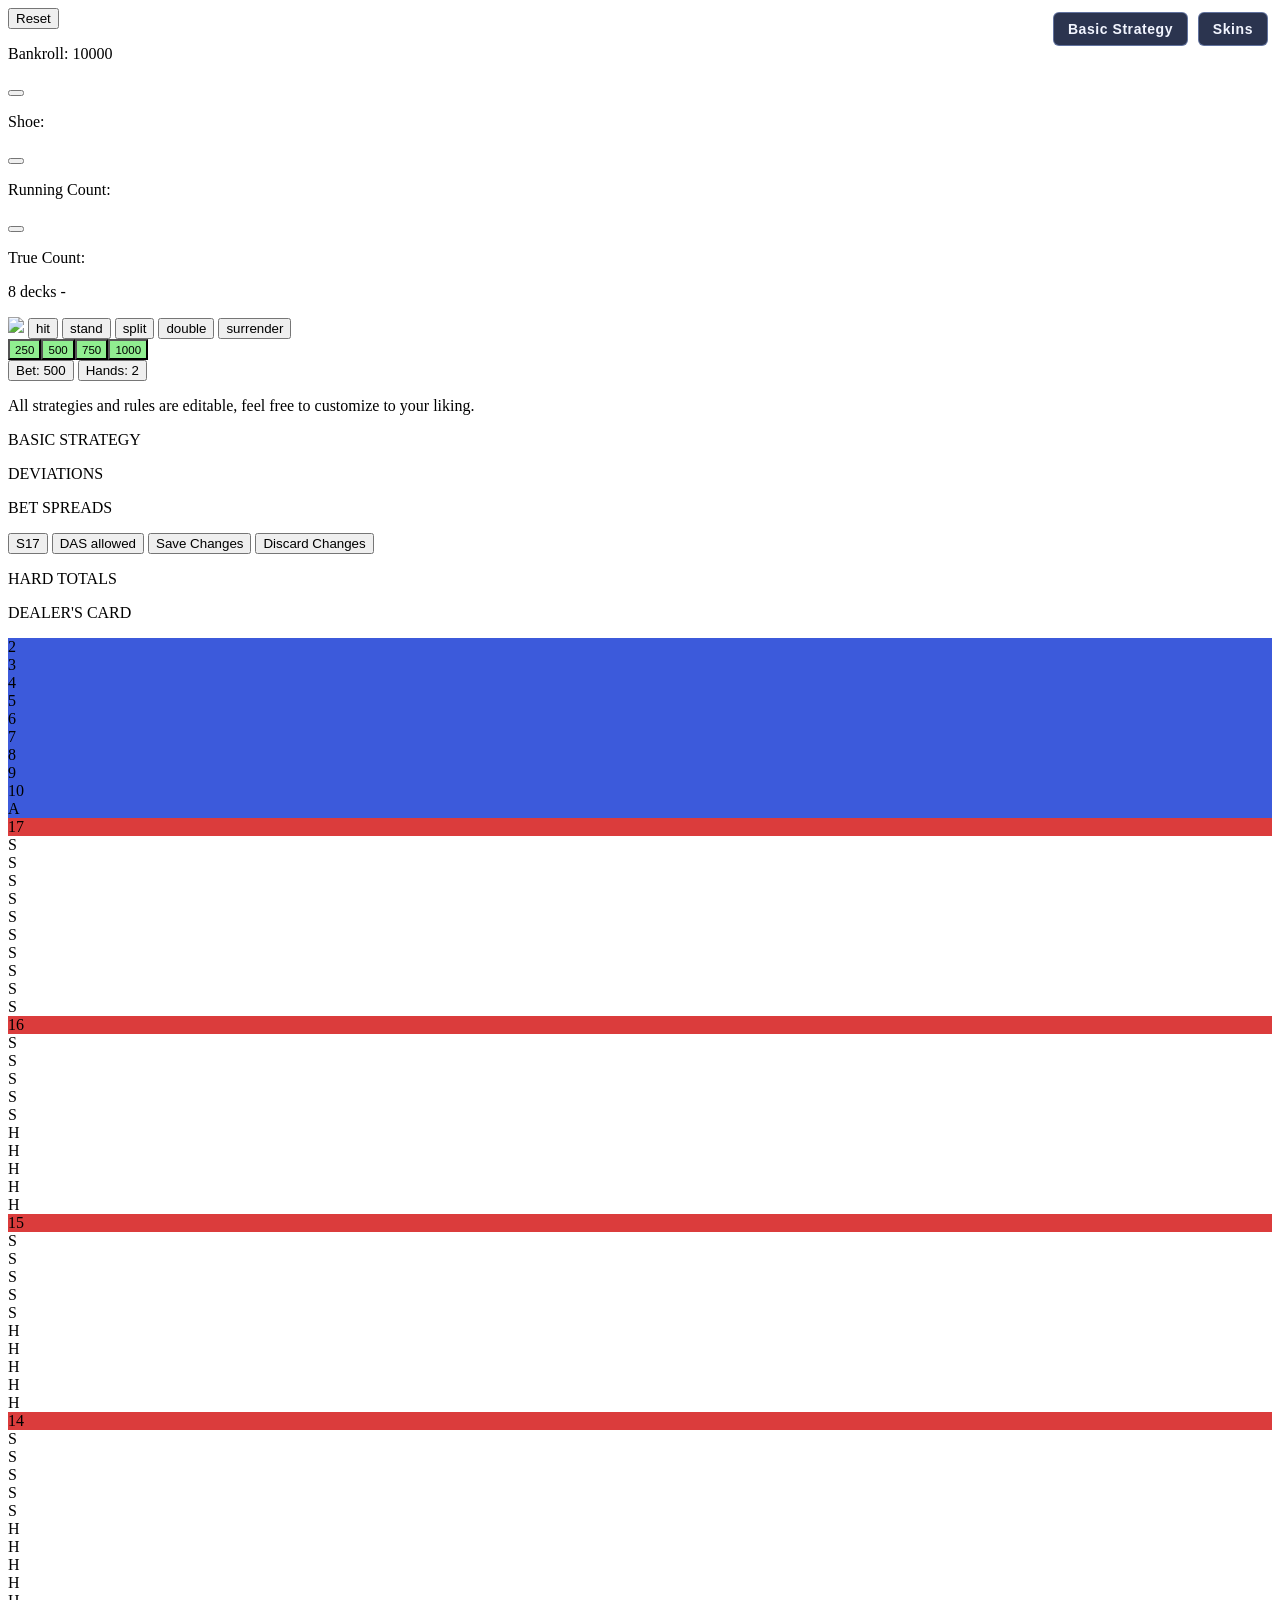
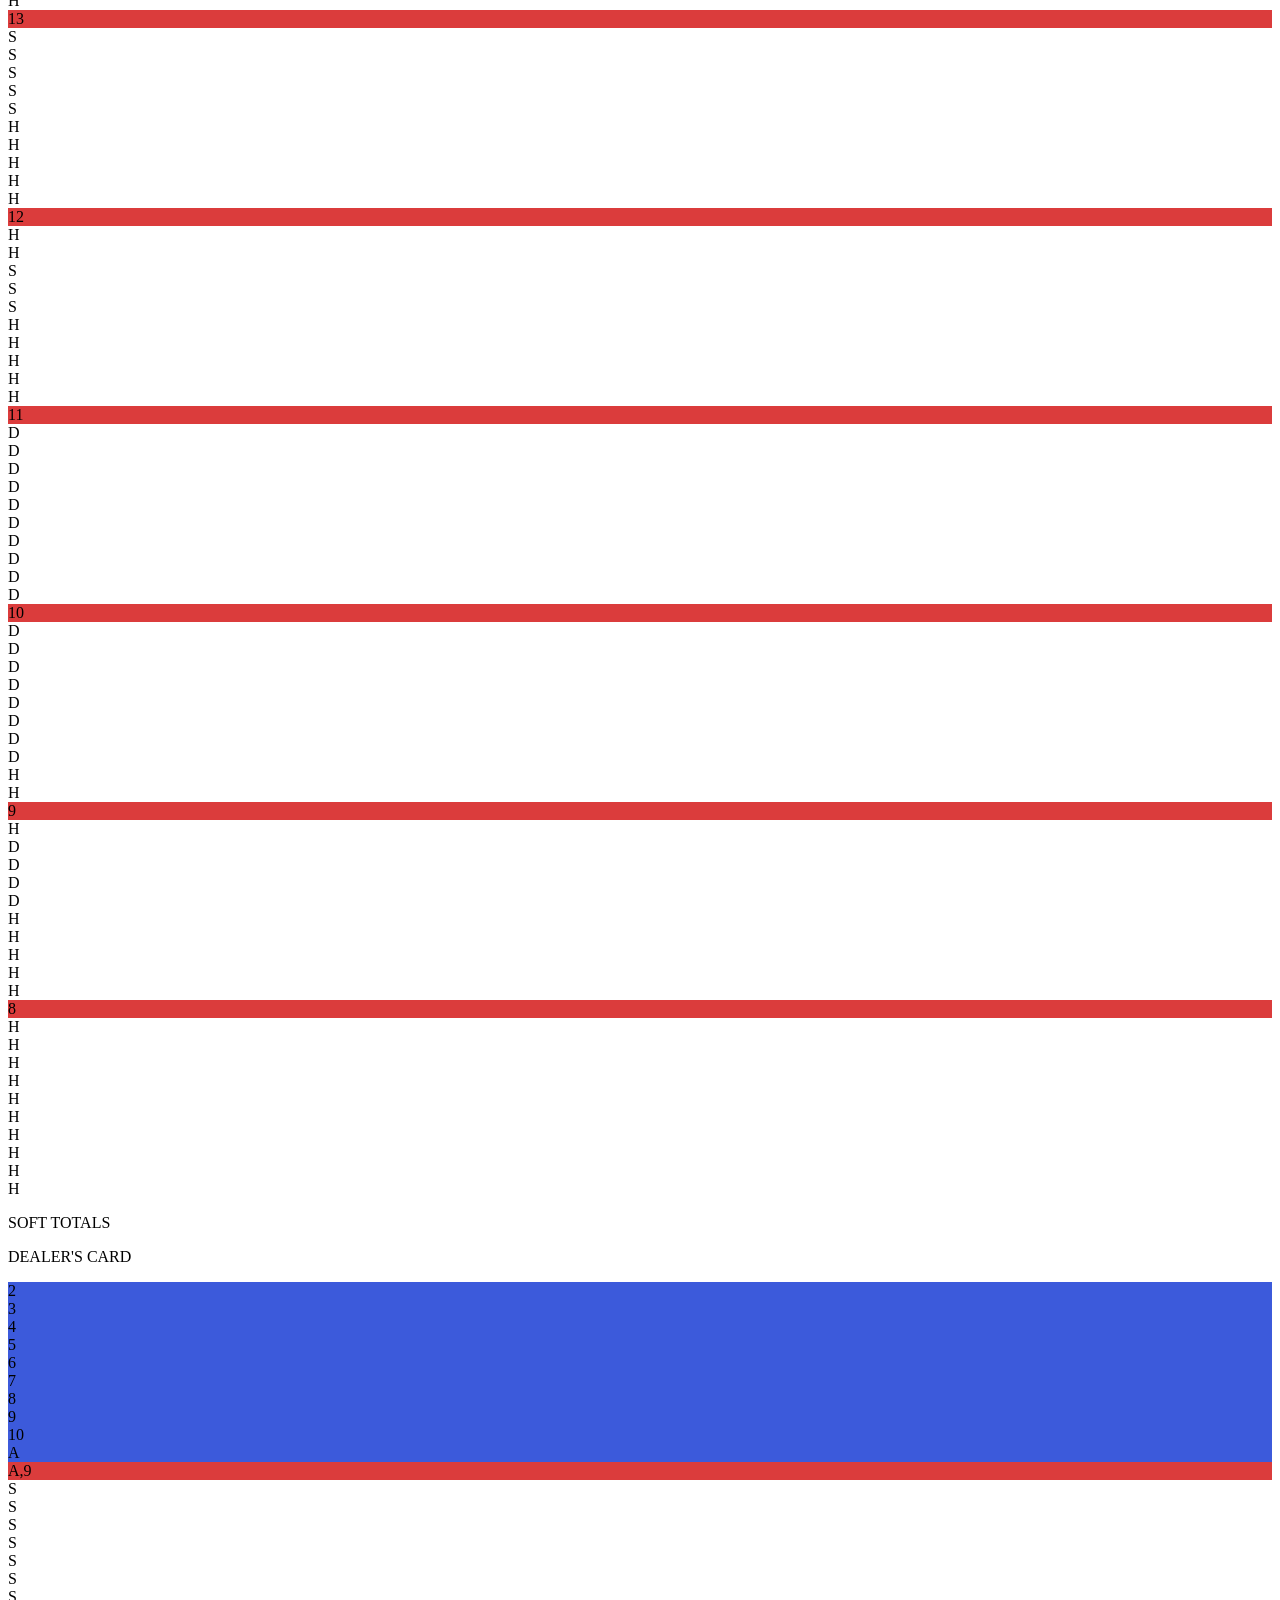
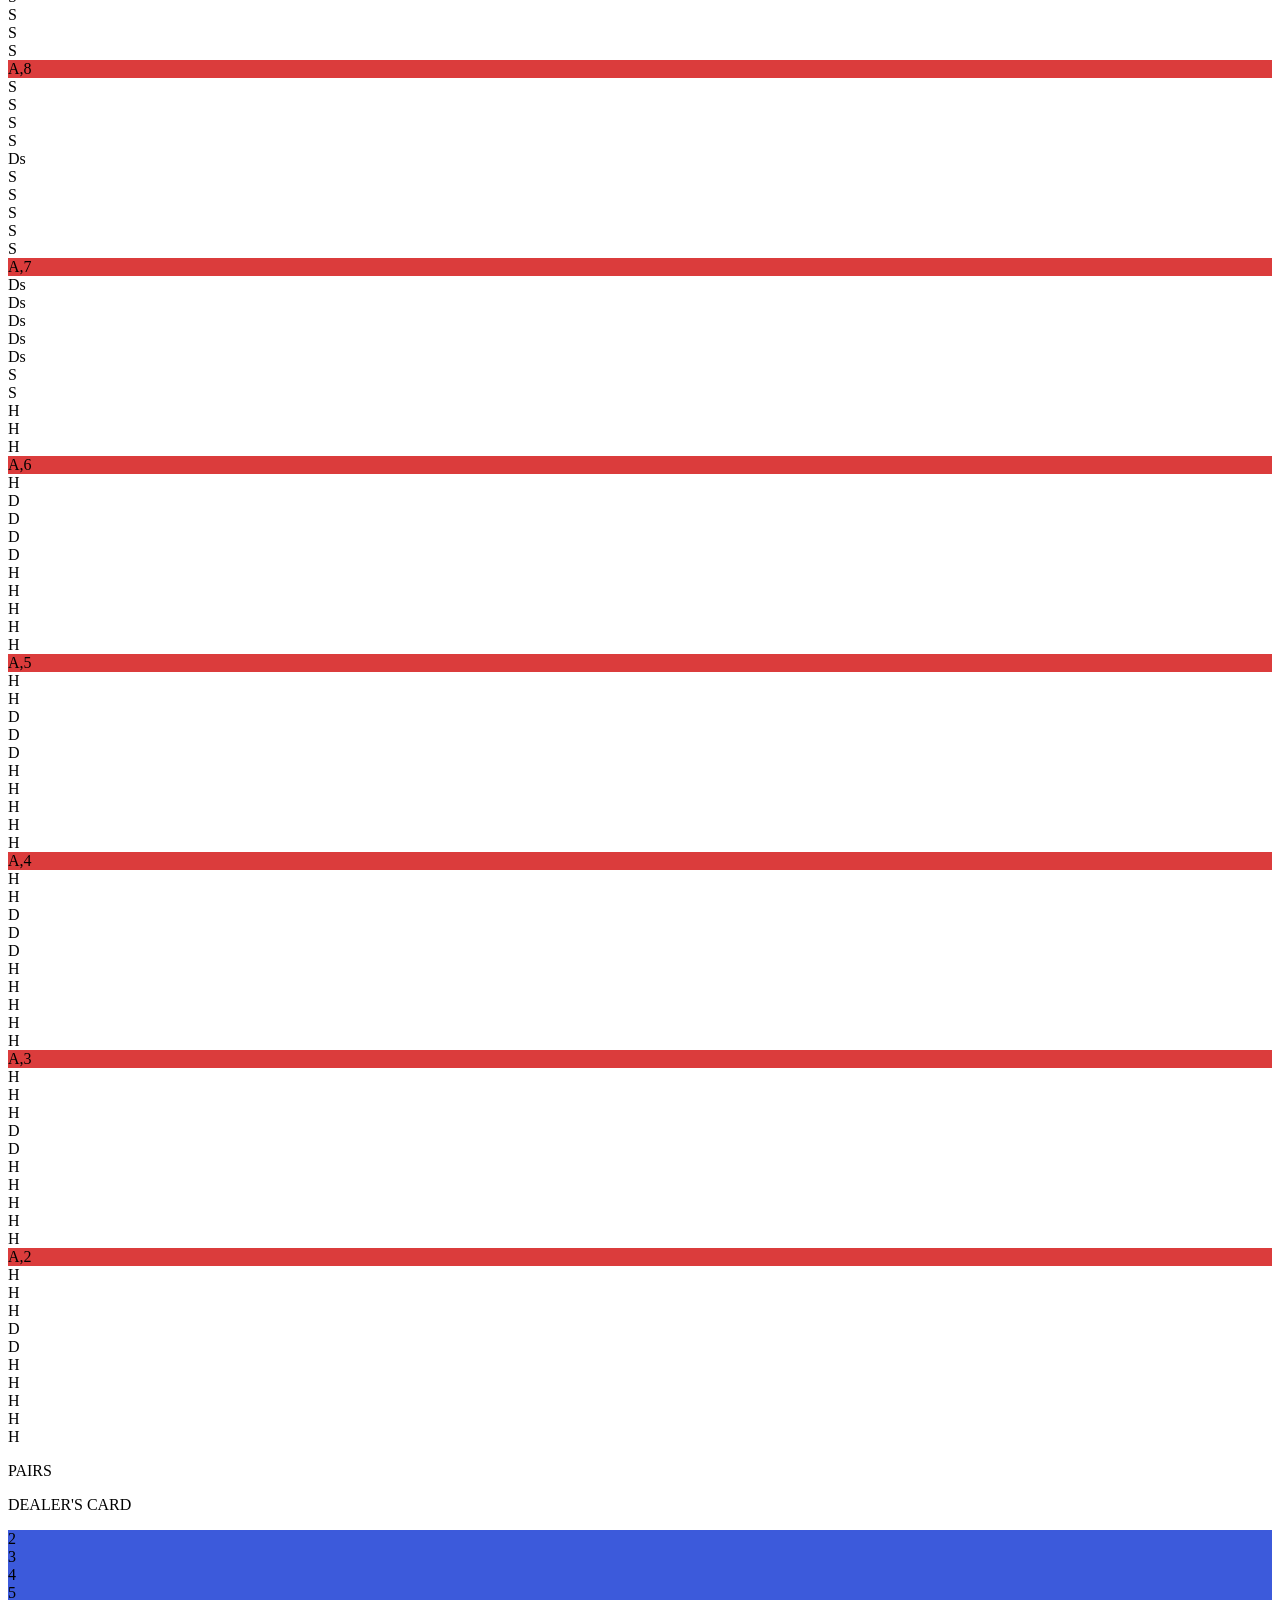
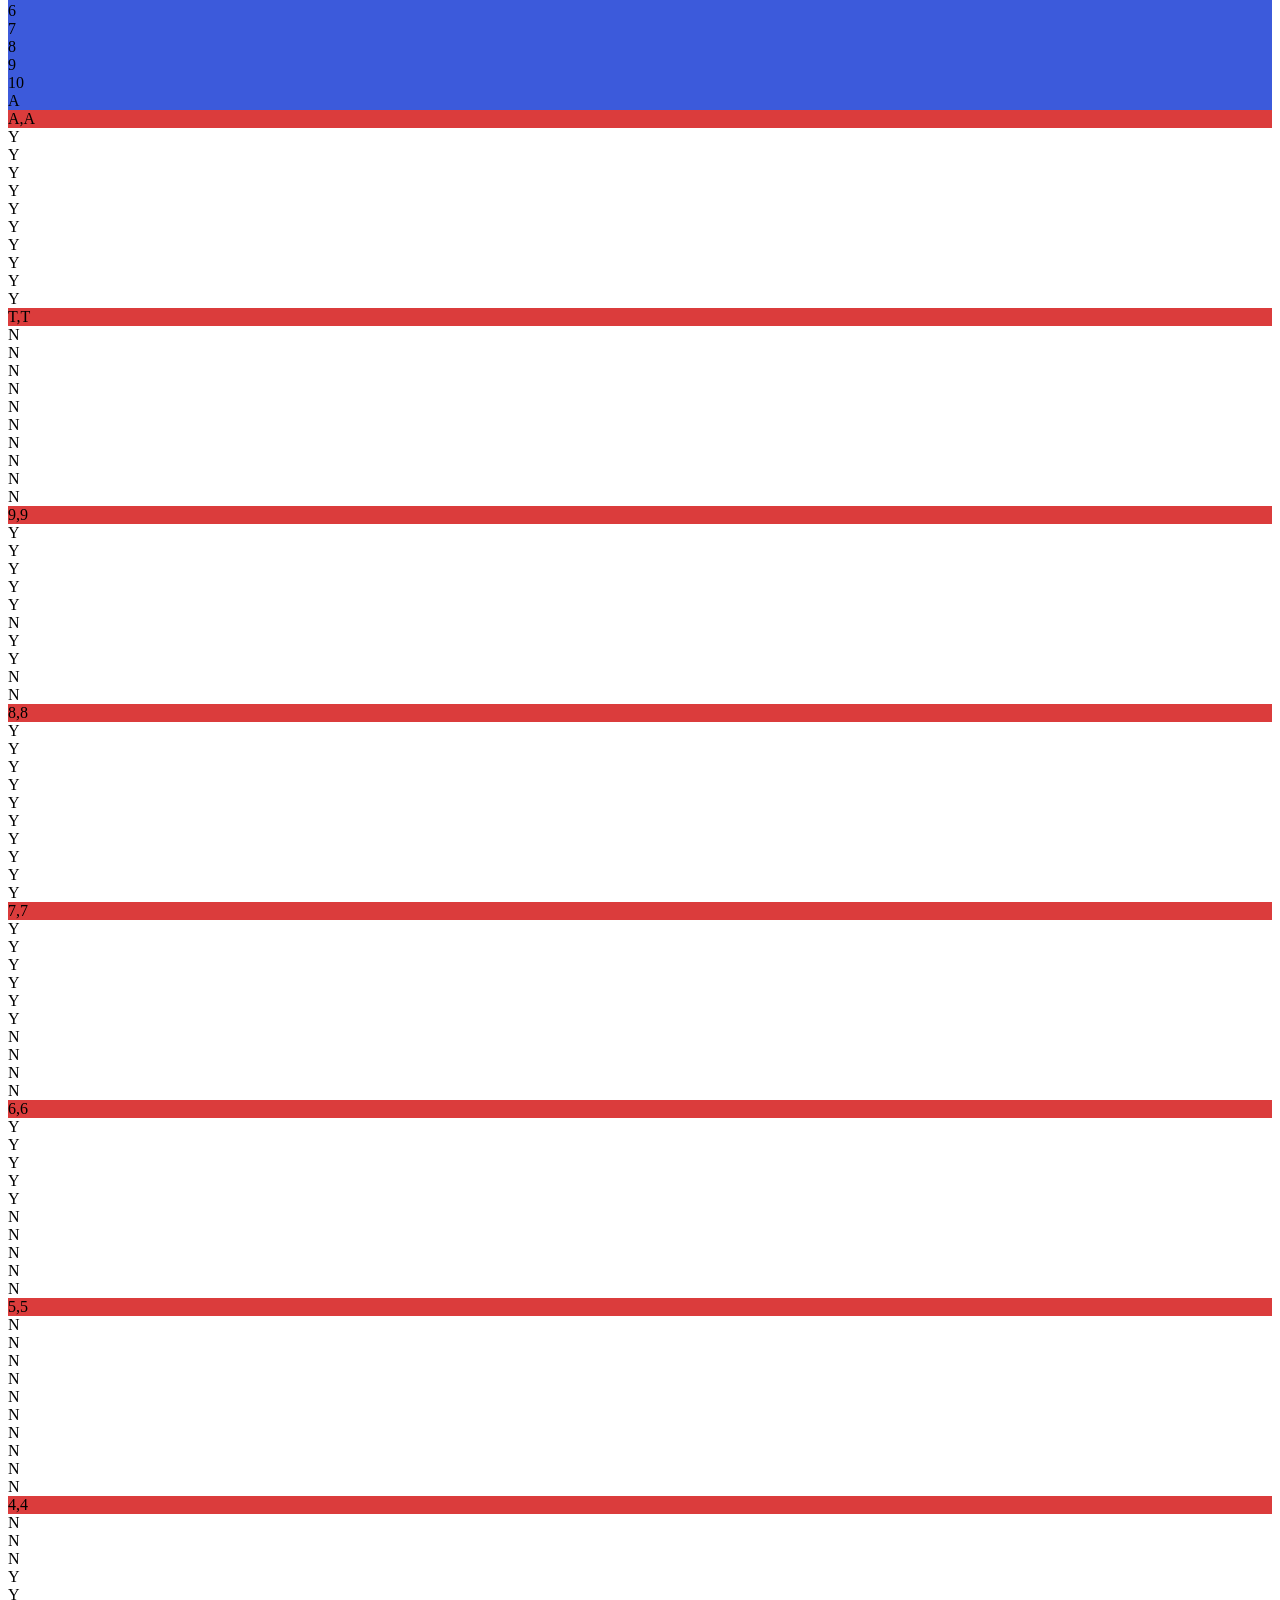
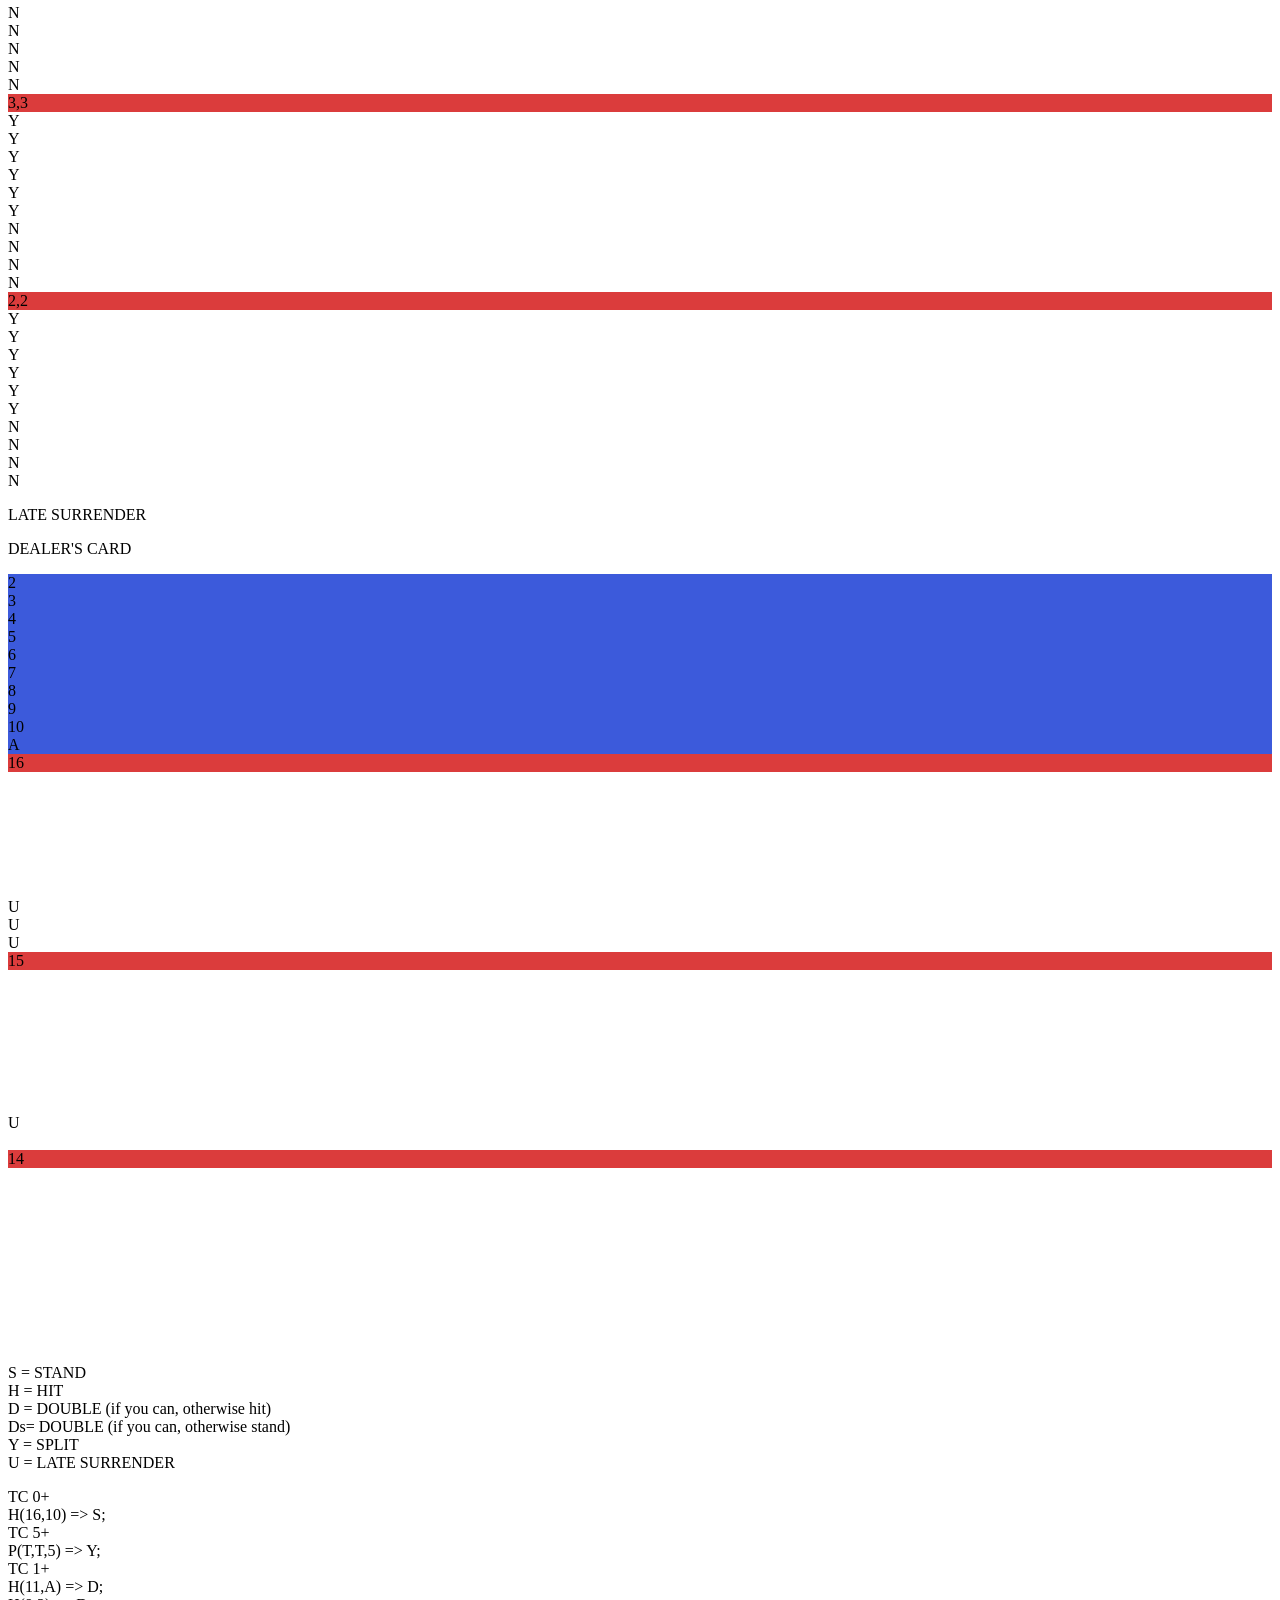
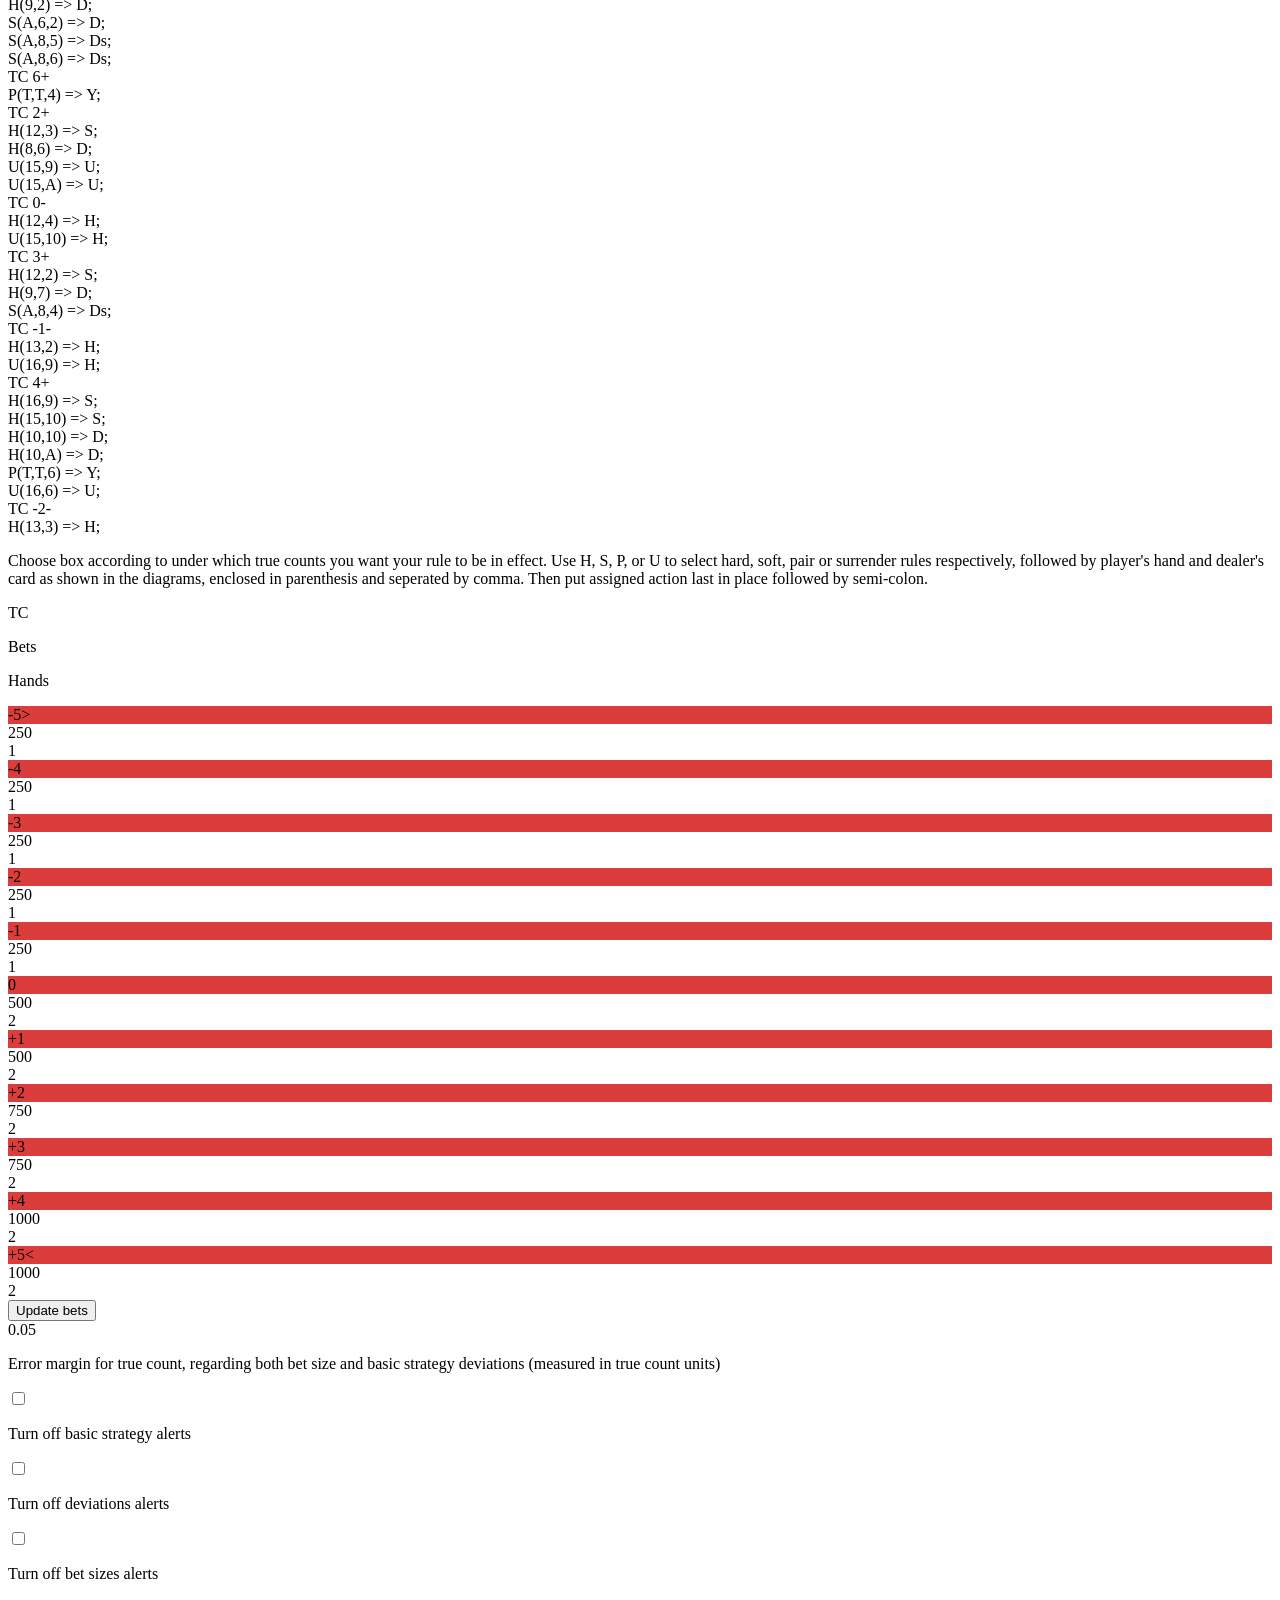
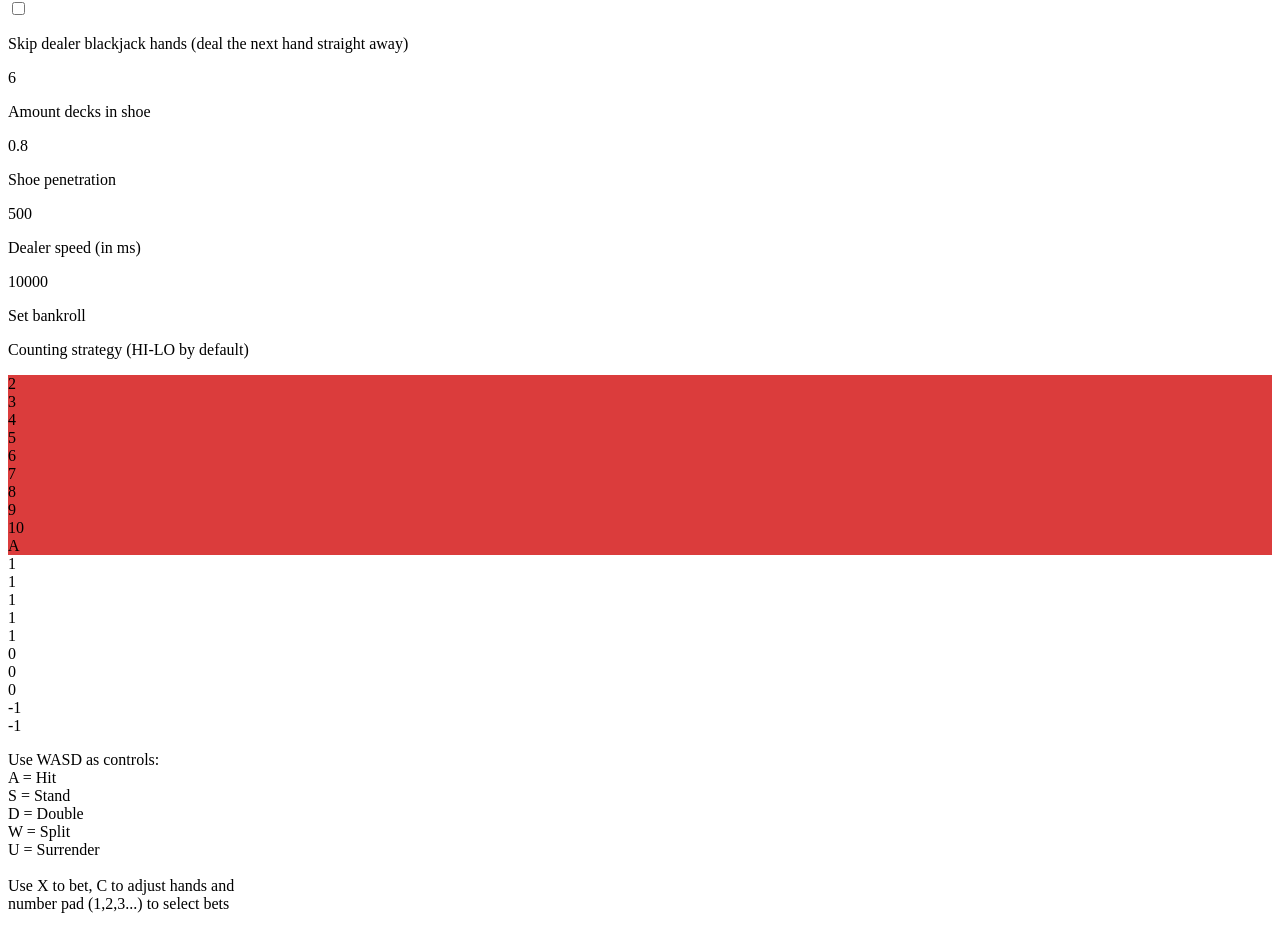
==== BlackJack.html @ 399c00eb "Add card skin packs, cookie-backed settings, strategy page, and drilling options - Settings (strateg" ====
<!DOCTYPE html>
<html lang="en">
<head>
  <meta charset="UTF-8">
  <meta name="viewport" content="width=device-width, initial-scale=1.0">
  <title>BlackJack Card Counting Simulator</title>
  <link rel="stylesheet" href="newLayout.css">
  <link rel="stylesheet" href="css/skins.css">
</head>
<body>

<a id="strategyLink" href="basic_strategy.html">Basic Strategy</a>




  <div id="extrasContainer">
    <div class="extraItem">
      <button id="bankReset">Reset</button>
      <p id ="bankroll">Bankroll:</p>
      
    </div>
    <div class="extraItem">
      <button id="shoeButt"></button>
      <p id ="shoe">Shoe:</p>
    </div>
    <div class="extraItem">
      <button id="runningButt"></button>
      <p id ="runningCount">Running Count:</p>
    </div>
    <div class="extraItem">
      <button id="trueButt"></button>
      <p id ="trueCount">True Count:</p>
    </div>
  
    <div id ="shoeCounter">
      <div id ="bar"></div>
      <p id ="barText">8 decks -</p>
    </div>
  </div>


<div class= "dealer-container" id = "dealer-container"></div>

<div id="playButtonContainer">
  

  <div class = "container" id="container"></div> <!-- Container for cards -->

  <img id = "movingEntity" data-card="back" src = "back.png"></img>

  <button id="hitButton" class="hitButton">hit</button>
  <button id="standButton" class="standButton">stand</button>
  <button id="splitButton" class="splitButton">split</button>
  <button id="dubbleButton" class="dubbleButton">double</button>
  <button id="surrenderButton" class="surrenderButton">surrender</button>
  <div class="popup" id="popup">
    <div class="popup-content">
      <div id = "buttonContainer"></div>
      <button id="goButton">Bet: 500</button>
      <button id="handSelector">Hands: 2</button>
      <p id = "result"></p>
    </div>
  </div>

  <div id ="bet-container"></div>
  <p id="infoGuide">All strategies and rules are editable, feel
    free to customize to your liking.
  </p>

  <div id="titleContainer">
    <p id="gridText">BASIC STRATEGY</p>
    <p id="deviation">DEVIATIONS</p>
    <p id="betText">BET SPREADS</p>
  
  </div>
  

  <button id="buttonS17">S17</button>
  <button id="buttonDAS">DAS allowed</button>
  <button id="saveChanges">Save Changes</button>
  <button id="discardChanges">Discard Changes</button>


  <div id="basicColumn">
    <div id="hardTotalsContainer">
      <p class="side">HARD TOTALS</p>
  
  
      <div clas="dealerGrid">
      <p class="dealersCard">DEALER'S CARD</p>
      <div id="gridHard">
        <div class ="cell"></div>
        <div class ="cell"style="background-color: rgb(60,90, 219)">2</div>
        <div class ="cell"style="background-color: rgb(60,90, 219)">3</div>
        <div class ="cell"style="background-color: rgb(60,90, 219)">4</div>
        <div class ="cell"style="background-color: rgb(60,90, 219)">5</div>
        <div class ="cell"style="background-color: rgb(60,90, 219)">6</div>
        <div class ="cell"style="background-color: rgb(60,90, 219)">7</div>
        <div class ="cell"style="background-color: rgb(60,90, 219)">8</div>
        <div class ="cell"style="background-color: rgb(60,90, 219)">9</div>
        <div class ="cell"style="background-color: rgb(60,90, 219)">10</div>
        <div class ="cell"style="background-color: rgb(60,90, 219)">A</div>
  
        <div class="cell"style="background-color: rgb(219, 60, 60)">17</div>
        <div id=H00 contenteditable="true" class="cell">S</div>
        <div id=H10 contenteditable="true" class="cell">S</div>
        <div id=H20 contenteditable="true" class="cell">S</div>
        <div id=H30 contenteditable="true" class="cell">S</div>
        <div id=H40 contenteditable="true" class="cell">S</div>
        <div id=H50 contenteditable="true" class="cell">S</div>
        <div id=H60 contenteditable="true" class="cell">S</div>
        <div id=H70 contenteditable="true" class="cell">S</div>
        <div id=H80 contenteditable="true" class="cell">S</div>
        <div id=H90 contenteditable="true" class="cell">S</div>
        <div class="cell"style="background-color: rgb(219, 60, 60)">16</div>
        <div id=H01 contenteditable="true" class="cell">S</div>
        <div id=H11 contenteditable="true" class="cell">S</div>
        <div id=H21 contenteditable="true" class="cell">S</div>
        <div id=H31 contenteditable="true" class="cell">S</div>
        <div id=H41 contenteditable="true" class="cell">S</div>
        <div id=H51 contenteditable="true" class="cell">H</div>
        <div id=H61 contenteditable="true" class="cell">H</div>
        <div id=H71 contenteditable="true" class="cell">H</div>
        <div id=H81 contenteditable="true" class="cell">H</div>
        <div id=H91 contenteditable="true" class="cell">H</div>
        <div class="cell"style="background-color: rgb(219, 60, 60)">15</div>
        <div id=H02 contenteditable="true" class="cell">S</div>
        <div id=H12 contenteditable="true" class="cell">S</div>
        <div id=H22 contenteditable="true" class="cell">S</div>
        <div id=H32 contenteditable="true" class="cell">S</div>
        <div id=H42 contenteditable="true" class="cell">S</div>
        <div id=H52 contenteditable="true" class="cell">H</div>
        <div id=H62 contenteditable="true" class="cell">H</div>
        <div id=H72 contenteditable="true" class="cell">H</div>
        <div id=H82 contenteditable="true" class="cell">H</div>
        <div id=H92 contenteditable="true" class="cell">H</div>
        <div class="cell"style="background-color: rgb(219, 60, 60)">14</div>
        <div id=H03 contenteditable="true" class="cell">S</div>
        <div id=H13 contenteditable="true" class="cell">S</div>
        <div id=H23 contenteditable="true" class="cell">S</div>
        <div id=H33 contenteditable="true" class="cell">S</div>
        <div id=H43 contenteditable="true" class="cell">S</div>
        <div id=H53 contenteditable="true" class="cell">H</div>
        <div id=H63 contenteditable="true" class="cell">H</div>
        <div id=H73 contenteditable="true" class="cell">H</div>
        <div id=H83 contenteditable="true" class="cell">H</div>
        <div id=H93 contenteditable="true" class="cell">H</div>
        <div class="cell"style="background-color: rgb(219, 60, 60)">13</div>
        <div id=H04 contenteditable="true" class="cell">S</div>
        <div id=H14 contenteditable="true" class="cell">S</div>
        <div id=H24 contenteditable="true" class="cell">S</div>
        <div id=H34 contenteditable="true" class="cell">S</div>
        <div id=H44 contenteditable="true" class="cell">S</div>
        <div id=H54 contenteditable="true" class="cell">H</div>
        <div id=H64 contenteditable="true" class="cell">H</div>
        <div id=H74 contenteditable="true" class="cell">H</div>
        <div id=H84 contenteditable="true" class="cell">H</div>
        <div id=H94 contenteditable="true" class="cell">H</div>
        <div class="cell"style="background-color: rgb(219, 60, 60)">12</div>
        <div id=H05 contenteditable="true" class="cell">H</div>
        <div id=H15 contenteditable="true" class="cell">H</div>
        <div id=H25 contenteditable="true" class="cell">S</div>
        <div id=H35 contenteditable="true" class="cell">S</div>
        <div id=H45 contenteditable="true" class="cell">S</div>
        <div id=H55 contenteditable="true" class="cell">H</div>
        <div id=H65 contenteditable="true" class="cell">H</div>
        <div id=H75 contenteditable="true" class="cell">H</div>
        <div id=H85 contenteditable="true" class="cell">H</div>
        <div id=H95 contenteditable="true" class="cell">H</div>
        <div class="cell"style="background-color: rgb(219, 60, 60)">11</div>
        <div id=H06 contenteditable="true" class="cell">D</div>
        <div id=H16 contenteditable="true" class="cell">D</div>
        <div id=H26 contenteditable="true" class="cell">D</div>
        <div id=H36 contenteditable="true" class="cell">D</div>
        <div id=H46 contenteditable="true" class="cell">D</div>
        <div id=H56 contenteditable="true" class="cell">D</div>
        <div id=H66 contenteditable="true" class="cell">D</div>
        <div id=H76 contenteditable="true" class="cell">D</div>
        <div id=H86 contenteditable="true" class="cell">D</div>
        <div id=H96 contenteditable="true" class="cell">D</div>
        <div class="cell"style="background-color: rgb(219, 60, 60)">10</div>
        <div id=H07 contenteditable="true" class="cell">D</div>
        <div id=H17 contenteditable="true" class="cell">D</div>
        <div id=H27 contenteditable="true" class="cell">D</div>
        <div id=H37 contenteditable="true" class="cell">D</div>
        <div id=H47 contenteditable="true" class="cell">D</div>
        <div id=H57 contenteditable="true" class="cell">D</div>
        <div id=H67 contenteditable="true" class="cell">D</div>
        <div id=H77 contenteditable="true" class="cell">D</div>
        <div id=H87 contenteditable="true" class="cell">H</div>
        <div id=H97 contenteditable="true" class="cell">H</div>
        <div class="cell"style="background-color: rgb(219, 60, 60)">9</div>
        <div id=H08 contenteditable="true" class="cell">H</div>
        <div id=H18 contenteditable="true" class="cell">D</div>
        <div id=H28 contenteditable="true" class="cell">D</div>
        <div id=H38 contenteditable="true" class="cell">D</div>
        <div id=H48 contenteditable="true" class="cell">D</div>
        <div id=H58 contenteditable="true" class="cell">H</div>
        <div id=H68 contenteditable="true" class="cell">H</div>
        <div id=H78 contenteditable="true" class="cell">H</div>
        <div id=H88 contenteditable="true" class="cell">H</div>
        <div id=H98 contenteditable="true" class="cell">H</div>
        <div class="cell"style="background-color: rgb(219, 60, 60)">8</div>
        <div id=H09 contenteditable="true" class="cell">H</div>
        <div id=H19 contenteditable="true" class="cell">H</div>
        <div id=H29 contenteditable="true" class="cell">H</div>
        <div id=H39 contenteditable="true" class="cell">H</div>
        <div id=H49 contenteditable="true" class="cell">H</div>
        <div id=H59 contenteditable="true" class="cell">H</div>
        <div id=H69 contenteditable="true" class="cell">H</div>
        <div id=H79 contenteditable="true" class="cell">H</div>
        <div id=H89 contenteditable="true" class="cell">H</div>
        <div id=H99 contenteditable="true" class="cell">H</div>
      </div>
    </div>
    </div>
  
    <div id="softTotalsContainer">
      
      <p class="side">SOFT TOTALS</p>
      
      
      <div clas="dealerGrid">
  
      <p class="dealersCard">DEALER'S CARD</p>
      <div id ="gridSoft">
        <div class ="cell"></div>
        <div class ="cell"style="background-color: rgb(60,90, 219)">2</div>
        <div class ="cell"style="background-color: rgb(60,90, 219)">3</div>
        <div class ="cell"style="background-color: rgb(60,90, 219)">4</div>
        <div class ="cell"style="background-color: rgb(60,90, 219)">5</div>
        <div class ="cell"style="background-color: rgb(60,90, 219)">6</div>
        <div class ="cell"style="background-color: rgb(60,90, 219)">7</div>
        <div class ="cell"style="background-color: rgb(60,90, 219)">8</div>
        <div class ="cell"style="background-color: rgb(60,90, 219)">9</div>
        <div class ="cell"style="background-color: rgb(60,90, 219)">10</div>
        <div class ="cell"style="background-color: rgb(60,90, 219)">A</div>
  
        <div class="cell"style="background-color: rgb(219, 60, 60)">A,9</div>
        <div id=S00 contenteditable="true" class="cell" spellcheck="false">S</div>
        <div id=S10 contenteditable="true" class="cell" spellcheck="false">S</div>
        <div id=S20 contenteditable="true" class="cell" spellcheck="false">S</div>
        <div id=S30 contenteditable="true" class="cell" spellcheck="false">S</div>
        <div id=S40 contenteditable="true" class="cell" spellcheck="false">S</div>
        <div id=S50 contenteditable="true" class="cell" spellcheck="false">S</div>
        <div id=S60 contenteditable="true" class="cell" spellcheck="false">S</div>
        <div id=S70 contenteditable="true" class="cell" spellcheck="false">S</div>
        <div id=S80 contenteditable="true" class="cell" spellcheck="false">S</div>
        <div id=S90 contenteditable="true" class="cell" spellcheck="false">S</div>
        <div class="cell"style="background-color: rgb(219, 60, 60)">A,8</div>
        <div id=S01 contenteditable="true" class="cell" spellcheck="false">S</div>
        <div id=S11 contenteditable="true" class="cell" spellcheck="false">S</div>
        <div id=S21 contenteditable="true" class="cell" spellcheck="false">S</div>
        <div id=S31 contenteditable="true" class="cell" spellcheck="false">S</div>
        <div id=S41 contenteditable="true" class="cell" spellcheck="false">Ds</div>
        <div id=S51 contenteditable="true" class="cell" spellcheck="false">S</div>
        <div id=S61 contenteditable="true" class="cell" spellcheck="false">S</div>
        <div id=S71 contenteditable="true" class="cell" spellcheck="false">S</div>
        <div id=S81 contenteditable="true" class="cell" spellcheck="false">S</div>
        <div id=S91 contenteditable="true" class="cell" spellcheck="false">S</div>
        <div class="cell"style="background-color: rgb(219, 60, 60)">A,7</div>
        <div id=S02 contenteditable="true" class="cell" spellcheck="false">Ds</div>
        <div id=S12 contenteditable="true" class="cell" spellcheck="false">Ds</div>
        <div id=S22 contenteditable="true" class="cell" spellcheck="false">Ds</div>
        <div id=S32 contenteditable="true" class="cell" spellcheck="false">Ds</div>
        <div id=S42 contenteditable="true" class="cell" spellcheck="false">Ds</div>
        <div id=S52 contenteditable="true" class="cell" spellcheck="false">S</div>
        <div id=S62 contenteditable="true" class="cell" spellcheck="false">S</div>
        <div id=S72 contenteditable="true" class="cell" spellcheck="false">H</div>
        <div id=S82 contenteditable="true" class="cell" spellcheck="false">H</div>
        <div id=S92 contenteditable="true" class="cell" spellcheck="false">H</div>
        <div class="cell"style="background-color: rgb(219, 60, 60)">A,6</div>
        <div id=S03 contenteditable="true" class="cell">H</div>
        <div id=S13 contenteditable="true" class="cell">D</div>
        <div id=S23 contenteditable="true" class="cell">D</div>
        <div id=S33 contenteditable="true" class="cell">D</div>
        <div id=S43 contenteditable="true" class="cell">D</div>
        <div id=S53 contenteditable="true" class="cell">H</div>
        <div id=S63 contenteditable="true" class="cell">H</div>
        <div id=S73 contenteditable="true" class="cell">H</div>
        <div id=S83 contenteditable="true" class="cell">H</div>
        <div id=S93 contenteditable="true" class="cell">H</div>
        <div class="cell"style="background-color: rgb(219, 60, 60)">A,5</div>
        <div id=S04 contenteditable="true" class="cell">H</div>
        <div id=S14 contenteditable="true" class="cell">H</div>
        <div id=S24 contenteditable="true" class="cell">D</div>
        <div id=S34 contenteditable="true" class="cell">D</div>
        <div id=S44 contenteditable="true" class="cell">D</div>
        <div id=S54 contenteditable="true" class="cell">H</div>
        <div id=S64 contenteditable="true" class="cell">H</div>
        <div id=S74 contenteditable="true" class="cell">H</div>
        <div id=S84 contenteditable="true" class="cell">H</div>
        <div id=S94 contenteditable="true" class="cell">H</div>
        <div class="cell"style="background-color: rgb(219, 60, 60)">A,4</div>
        <div id=S05 contenteditable="true" class="cell">H</div>
        <div id=S15 contenteditable="true" class="cell">H</div>
        <div id=S25 contenteditable="true" class="cell">D</div>
        <div id=S35 contenteditable="true" class="cell">D</div>
        <div id=S45 contenteditable="true" class="cell">D</div>
        <div id=S55 contenteditable="true" class="cell">H</div>
        <div id=S65 contenteditable="true" class="cell">H</div>
        <div id=S75 contenteditable="true" class="cell">H</div>
        <div id=S85 contenteditable="true" class="cell">H</div>
        <div id=S95 contenteditable="true" class="cell">H</div>
        <div class="cell"style="background-color: rgb(219, 60, 60)">A,3</div>
        <div id=S06 contenteditable="true" class="cell">H</div>
        <div id=S16 contenteditable="true" class="cell">H</div>
        <div id=S26 contenteditable="true" class="cell">H</div>
        <div id=S36 contenteditable="true" class="cell">D</div>
        <div id=S46 contenteditable="true" class="cell">D</div>
        <div id=S56 contenteditable="true" class="cell">H</div>
        <div id=S66 contenteditable="true" class="cell">H</div>
        <div id=S76 contenteditable="true" class="cell">H</div>
        <div id=S86 contenteditable="true" class="cell">H</div>
        <div id=S96 contenteditable="true" class="cell">H</div>
        <div class="cell"style="background-color: rgb(219, 60, 60)">A,2</div>
        <div id=S07 contenteditable="true" class="cell">H</div>
        <div id=S17 contenteditable="true" class="cell">H</div>
        <div id=S27 contenteditable="true" class="cell">H</div>
        <div id=S37 contenteditable="true" class="cell">D</div>
        <div id=S47 contenteditable="true" class="cell">D</div>
        <div id=S57 contenteditable="true" class="cell">H</div>
        <div id=S67 contenteditable="true" class="cell">H</div>
        <div id=S77 contenteditable="true" class="cell">H</div>
        <div id=S87 contenteditable="true" class="cell">H</div>
        <div id=S97 contenteditable="true" class="cell">H</div>
      </div>
      </div>
    </div>
  
    <div id="pairTotalsContainer">
      
      <p class="side">PAIRS</p>
  
      <div clas="dealerGrid">
        <p class="dealersCard">DEALER'S CARD</p>
  
      <div id ="gridPair">
        <div class ="cell" ></div>
        <div class ="cell"style="background-color: rgb(60,90, 219)">2</div>
        <div class ="cell"style="background-color: rgb(60,90, 219)">3</div>
        <div class ="cell"style="background-color: rgb(60,90, 219)">4</div>
        <div class ="cell"style="background-color: rgb(60,90, 219)">5</div>
        <div class ="cell"style="background-color: rgb(60,90, 219)">6</div>
        <div class ="cell"style="background-color: rgb(60,90, 219)">7</div>
        <div class ="cell"style="background-color: rgb(60,90, 219)">8</div>
        <div class ="cell"style="background-color: rgb(60,90, 219)">9</div>
        <div class ="cell"style="background-color: rgb(60,90, 219)">10</div>
        <div class ="cell"style="background-color: rgb(60,90, 219)">A</div>
  
        <div class="cell"style="background-color: rgb(219, 60, 60)">A,A</div>
        <div id=P00 contenteditable="true" class="cell">Y</div>
        <div id=P10 contenteditable="true" class="cell">Y</div>
        <div id=P20 contenteditable="true" class="cell">Y</div>
        <div id=P30 contenteditable="true" class="cell">Y</div>
        <div id=P40 contenteditable="true" class="cell">Y</div>
        <div id=P50 contenteditable="true" class="cell">Y</div>
        <div id=P60 contenteditable="true" class="cell">Y</div>
        <div id=P70 contenteditable="true" class="cell">Y</div>
        <div id=P80 contenteditable="true" class="cell">Y</div>
        <div id=P90 contenteditable="true" class="cell">Y</div>
        <div class="cell"style="background-color: rgb(219, 60, 60)">T,T</div>
        <div id=P01 contenteditable="true" class="cell">N</div>
        <div id=P11 contenteditable="true" class="cell">N</div>
        <div id=P21 contenteditable="true" class="cell">N</div>
        <div id=P31 contenteditable="true" class="cell">N</div>
        <div id=P41 contenteditable="true" class="cell">N</div>
        <div id=P51 contenteditable="true" class="cell">N</div>
        <div id=P61 contenteditable="true" class="cell">N</div>
        <div id=P71 contenteditable="true" class="cell">N</div>
        <div id=P81 contenteditable="true" class="cell">N</div>
        <div id=P91 contenteditable="true" class="cell">N</div>
        <div class="cell"style="background-color: rgb(219, 60, 60)">9,9</div>
        <div id=P02 contenteditable="true" class="cell">Y</div>
        <div id=P12 contenteditable="true" class="cell">Y</div>
        <div id=P22 contenteditable="true" class="cell">Y</div>
        <div id=P32 contenteditable="true" class="cell">Y</div>
        <div id=P42 contenteditable="true" class="cell">Y</div>
        <div id=P52 contenteditable="true" class="cell">N</div>
        <div id=P62 contenteditable="true" class="cell">Y</div>
        <div id=P72 contenteditable="true" class="cell">Y</div>
        <div id=P82 contenteditable="true" class="cell">N</div>
        <div id=P92 contenteditable="true" class="cell">N</div>
        <div class="cell"style="background-color: rgb(219, 60, 60)">8,8</div>
        <div id=P03 contenteditable="true" class="cell">Y</div>
        <div id=P13 contenteditable="true" class="cell">Y</div>
        <div id=P23 contenteditable="true" class="cell">Y</div>
        <div id=P33 contenteditable="true" class="cell">Y</div>
        <div id=P43 contenteditable="true" class="cell">Y</div>
        <div id=P53 contenteditable="true" class="cell">Y</div>
        <div id=P63 contenteditable="true" class="cell">Y</div>
        <div id=P73 contenteditable="true" class="cell">Y</div>
        <div id=P83 contenteditable="true" class="cell">Y</div>
        <div id=P93 contenteditable="true" class="cell">Y</div>
        <div class="cell"style="background-color: rgb(219, 60, 60)">7,7</div>
        <div id=P04 contenteditable="true" class="cell">Y</div>
        <div id=P14 contenteditable="true" class="cell">Y</div>
        <div id=P24 contenteditable="true" class="cell">Y</div>
        <div id=P34 contenteditable="true" class="cell">Y</div>
        <div id=P44 contenteditable="true" class="cell">Y</div>
        <div id=P54 contenteditable="true" class="cell">Y</div>
        <div id=P64 contenteditable="true" class="cell">N</div>
        <div id=P74 contenteditable="true" class="cell">N</div>
        <div id=P84 contenteditable="true" class="cell">N</div>
        <div id=P94 contenteditable="true" class="cell">N</div>
        <div class="cell"style="background-color: rgb(219, 60, 60)">6,6</div>
        <div id=P05 contenteditable="true" class="cell">Y</div>
        <div id=P15 contenteditable="true" class="cell">Y</div>
        <div id=P25 contenteditable="true" class="cell">Y</div>
        <div id=P35 contenteditable="true" class="cell">Y</div>
        <div id=P45 contenteditable="true" class="cell">Y</div>
        <div id=P55 contenteditable="true" class="cell">N</div>
        <div id=P65 contenteditable="true" class="cell">N</div>
        <div id=P75 contenteditable="true" class="cell">N</div>
        <div id=P85 contenteditable="true" class="cell">N</div>
        <div id=P95 contenteditable="true" class="cell">N</div>
        <div class="cell"style="background-color: rgb(219, 60, 60)">5,5</div>
        <div id=P06 contenteditable="true" class="cell">N</div>
        <div id=P16 contenteditable="true" class="cell">N</div>
        <div id=P26 contenteditable="true" class="cell">N</div>
        <div id=P36 contenteditable="true" class="cell">N</div>
        <div id=P46 contenteditable="true" class="cell">N</div>
        <div id=P56 contenteditable="true" class="cell">N</div>
        <div id=P66 contenteditable="true" class="cell">N</div>
        <div id=P76 contenteditable="true" class="cell">N</div>
        <div id=P86 contenteditable="true" class="cell">N</div>
        <div id=P96 contenteditable="true" class="cell">N</div>
        <div class="cell"style="background-color: rgb(219, 60, 60)">4,4</div>
        <div id=P07 contenteditable="true" class="cell">N</div>
        <div id=P17 contenteditable="true" class="cell">N</div>
        <div id=P27 contenteditable="true" class="cell">N</div>
        <div id=P37 contenteditable="true" class="cell">Y</div>
        <div id=P47 contenteditable="true" class="cell">Y</div>
        <div id=P57 contenteditable="true" class="cell">N</div>
        <div id=P67 contenteditable="true" class="cell">N</div>
        <div id=P77 contenteditable="true" class="cell">N</div>
        <div id=P87 contenteditable="true" class="cell">N</div>
        <div id=P97 contenteditable="true" class="cell">N</div>
        <div class="cell"style="background-color: rgb(219, 60, 60)">3,3</div>
        <div id=P08 contenteditable="true" class="cell">Y</div>
        <div id=P18 contenteditable="true" class="cell">Y</div>
        <div id=P28 contenteditable="true" class="cell">Y</div>
        <div id=P38 contenteditable="true" class="cell">Y</div>
        <div id=P48 contenteditable="true" class="cell">Y</div>
        <div id=P58 contenteditable="true" class="cell">Y</div>
        <div id=P68 contenteditable="true" class="cell">N</div>
        <div id=P78 contenteditable="true" class="cell">N</div>
        <div id=P88 contenteditable="true" class="cell">N</div>
        <div id=P98 contenteditable="true" class="cell">N</div>
        <div class="cell"style="background-color: rgb(219, 60, 60)">2,2</div>
        <div id=P09 contenteditable="true" class="cell">Y</div>
        <div id=P19 contenteditable="true" class="cell">Y</div>
        <div id=P29 contenteditable="true" class="cell">Y</div>
        <div id=P39 contenteditable="true" class="cell">Y</div>
        <div id=P49 contenteditable="true" class="cell">Y</div>
        <div id=P59 contenteditable="true" class="cell">Y</div>
        <div id=P69 contenteditable="true" class="cell">N</div>
        <div id=P79 contenteditable="true" class="cell">N</div>
        <div id=P89 contenteditable="true" class="cell">N</div>
        <div id=P99 contenteditable="true" class="cell">N</div>
      </div>
  
    </div>
    </div>
    <div id="surrenderTotalsContainer">
   
      <p class="side">LATE SURRENDER</p>
  
  
      <div clas="dealerGrid">
      <p class="dealersCard">DEALER'S CARD</p>
      
      <div id = gridSurrender>
        <div class ="cell"></div>
        <div class ="cell"style="background-color: rgb(60,90, 219)">2</div>
        <div class ="cell"style="background-color: rgb(60,90, 219)">3</div>
        <div class ="cell"style="background-color: rgb(60,90, 219)">4</div>
        <div class ="cell"style="background-color: rgb(60,90, 219)">5</div>
        <div class ="cell"style="background-color: rgb(60,90, 219)">6</div>
        <div class ="cell"style="background-color: rgb(60,90, 219)">7</div>
        <div class ="cell"style="background-color: rgb(60,90, 219)">8</div>
        <div class ="cell"style="background-color: rgb(60,90, 219)">9</div>
        <div class ="cell"style="background-color:rgb(60,90, 219)">10</div>
        <div class ="cell"style="background-color: rgb(60,90, 219)">A</div>
  
        <div class="cell"style="background-color: rgb(219, 60, 60)">16</div>
        <div id=U00 contenteditable="true" class="cell"></div>
        <div id=U10 contenteditable="true" class="cell"></div>
        <div id=U20 contenteditable="true" class="cell"></div>
        <div id=U30 contenteditable="true" class="cell"></div>
        <div id=U40 contenteditable="true" class="cell"></div>
        <div id=U50 contenteditable="true" class="cell"></div>
        <div id=U60 contenteditable="true" class="cell"></div>
        <div id=U70 contenteditable="true" class="cell">U</div>
        <div id=U80 contenteditable="true" class="cell">U</div>
        <div id=U90 contenteditable="true" class="cell">U</div>
        <div class="cell"style="background-color: rgb(219, 60, 60)">15</div>
        <div id=U01 contenteditable="true" class="cell"></div>
        <div id=U11 contenteditable="true" class="cell"></div>
        <div id=U21 contenteditable="true" class="cell"></div>
        <div id=U31 contenteditable="true" class="cell"></div>
        <div id=U41 contenteditable="true" class="cell"></div>
        <div id=U51 contenteditable="true" class="cell"></div>
        <div id=U61 contenteditable="true" class="cell"></div>
        <div id=U71 contenteditable="true" class="cell"></div>
        <div id=U81 contenteditable="true" class="cell">U</div>
        <div id=U91 contenteditable="true" class="cell"></div>
        <div class="cell"style="background-color: rgb(219, 60, 60)">14</div>
        <div id=U02 contenteditable="true" class="cell"></div>
        <div id=U12 contenteditable="true" class="cell"></div>
        <div id=U22 contenteditable="true" class="cell"></div>
        <div id=U32 contenteditable="true" class="cell"></div>
        <div id=U42 contenteditable="true" class="cell"></div>
        <div id=U52 contenteditable="true" class="cell"></div>
        <div id=U62 contenteditable="true" class="cell"></div>
        <div id=U72 contenteditable="true" class="cell"></div>
        <div id=U82 contenteditable="true" class="cell"></div>
        <div id=U92 contenteditable="true" class="cell"></div>
      </div>
    </div>
    </div>
    <p id="gridKey">S = STAND <br> H = HIT<br> 
      D = DOUBLE (if you can, otherwise hit)<br>
      Ds= DOUBLE (if you can, otherwise stand)<br>
      Y = SPLIT<br>U = LATE SURRENDER</S></p>


      
  </div>
  
  
<div id="deviationColumn">

  <div class = boxColumn>
    <span class="title">TC 0+</span>
    <div id="0+"class="box" contenteditable="true"spellcheck="false">
      H(16,10) => S;<br>
    </div>
  </div>
  <div class = boxColumn>
    <span class="title">TC 5+</span>
    <div id="5+"class="box" contenteditable="true"spellcheck="false">
      P(T,T,5) => Y;<br>
    </div>
  </div>
  <div class = boxColumn>
    <span class="title">TC 1+</span>
    <div id="1+"class="box" contenteditable="true"spellcheck="false">
      H(11,A) => D;<br>
      H(9,2) => D;<br>
      S(A,6,2) => D;<br>
      S(A,8,5) => Ds;<br>
      S(A,8,6) => Ds;<br>
    </div>
  </div>
  <div class = boxColumn>
    <span class="title">TC 6+</span>
    <div id="6+"class="box" contenteditable="true"spellcheck="false">
      P(T,T,4) => Y;<br>
    </div>
  </div>
  <div class = boxColumn>
    <span class="title">TC 2+</span>
    <div id="2+"class="box" contenteditable="true"spellcheck="false">
      H(12,3) => S;<br>
      H(8,6) => D;<br>
      U(15,9) => U;<br>
      U(15,A) => U;
    </div>
  </div>
  <div class = boxColumn>
    <span class="title">TC 0-</span>
    <div id="-0-"class="box" contenteditable="true"spellcheck="false">
      H(12,4) => H;<br>
      U(15,10) => H;<br>
    </div>
  </div>
  <div class = boxColumn>
    <span class="title">TC 3+</span>
    <div id="3+"class="box" contenteditable="true"spellcheck="false">
      H(12,2) => S;<br>
      H(9,7) => D;<br>
      S(A,8,4) => Ds;
    </div>
  </div>
  <div class = boxColumn>
    <span class="title">TC -1-</span>
    <div id="-1-"class="box" contenteditable="true"spellcheck="false">
      H(13,2) => H; <br>
      U(16,9) => H;<br>
    </div>
  </div>
  <div class = boxColumn>
    <span class="title">TC 4+</span>
    <div id="4+" class="box" contenteditable="true"spellcheck="false">
      H(16,9) => S;<br>
      H(15,10) => S;<br>
      H(10,10) => D;<br>
      H(10,A) => D;<br>
      P(T,T,6) => Y;<br>
      U(16,6) => U;<br>
  
    </div>
  </div>
  <div class = boxColumn>
    <span class="title">TC -2-</span>
    <div id="-2-" class="box" contenteditable="true"spellcheck="false">
      H(13,3) => H;<br>
    </div> 
  </div>
  <p id="explainDev">
    Choose box according to under which true counts you want
    your rule to be in effect.  Use
    H, S, P, or U to select hard, soft, pair or
    surrender rules respectively, followed by player's hand
    and dealer's card as shown in the diagrams, enclosed in 
    parenthesis and seperated by comma. Then put assigned action
    last in place followed by semi-colon. 
  
  
  </p>
</div>



<div class="betSpreadContainer">
  <div class="betTitles">
    <p id="spreadText1">TC</p>
    <p id="spreadText2">Bets</p>
    <p id="spreadText3">Hands</p>
  </div>

<div id="betGrid">
  <div class="box2"style="background-color: rgb(219, 60, 60)">-5></div>
  <div id="B0"class="box2"contenteditable="true">250</div>
  <div id="H0" class="box2"contenteditable="true">1</div>
  <div class="box2"style="background-color: rgb(219, 60, 60)">-4</div>
  <div id="B1"class="box2"contenteditable="true">250</div>
  <div id="H1" class="box2"contenteditable="true">1</div>

  <div class="box2"style="background-color: rgb(219, 60, 60)">-3</div>
  <div id="B2"class="box2"contenteditable="true">250</div>
  <div id="H2" class="box2"contenteditable="true">1</div>

  <div class="box2"style="background-color: rgb(219, 60, 60)">-2</div>
  <div id="B3"class="box2"contenteditable="true">250</div>
  <div id="H3" class="box2"contenteditable="true">1</div>

  <div class="box2"style="background-color: rgb(219, 60, 60)">-1</div>
  <div id="B4"class="box2"contenteditable="true">250</div>
  <div id="H4" class="box2"contenteditable="true">1</div>

  <div class="box2"style="background-color: rgb(219, 60, 60)">0</div>
  <div id="B5"class="box2"contenteditable="true">500</div>
  <div id="H5" class="box2"contenteditable="true">2</div>

  <div class="box2"style="background-color: rgb(219, 60, 60)">+1</div>
  <div id="B6"class="box2"contenteditable="true">500</div>
  <div id="H6" class="box2"contenteditable="true">2</div>

  <div class="box2"style="background-color: rgb(219, 60, 60)">+2</div>
  <div id="B7"class="box2"contenteditable="true">750</div>
  <div id="H7" class="box2"contenteditable="true">2</div>

  <div class="box2"style="background-color: rgb(219, 60, 60)">+3</div>
  <div id="B8"class="box2"contenteditable="true">750</div>
  <div id="H8" class="box2"contenteditable="true">2</div>

  <div class="box2"style="background-color: rgb(219, 60, 60)">+4</div>
  <div id="B9"class="box2"contenteditable="true">1000</div>
  <div id="H9" class="box2"contenteditable="true">2</div>

  <div class="box2"style="background-color: rgb(219, 60, 60)">+5<</div>
  <div id="B10"class="box2"contenteditable="true">1000</div>
  <div id="H10" class="box2"contenteditable="true">2</div>

</div>

<button id="betUpdate">Update bets</button>

<div class="failMarginRow">
  <div id="failMargin"contenteditable="true">0.05</div>
  <p id="failMarginText">Error margin for true count, regarding
    both bet size and basic strategy deviations (measured in true
    count units)
  </p>
</div>

<div class="toggleRow">
  <input type="checkbox" id="check1">
  <p id="toggle1" class="discText">Turn off basic strategy alerts</p>
</div>

<div class="toggleRow">
  <input type="checkbox"id="check2">
  <p id="toggle2" class="discText">Turn off deviations alerts</p>
</div>

<div class="toggleRow">
  <input type="checkbox"id="check3">
  <p id="toggle3" class="discText">Turn off bet sizes alerts</p>
</div>

<div class="toggleRow">
  <input type="checkbox"id="check4">
  <p id="toggle4" class="discText">Skip dealer blackjack hands (deal the next hand straight away)</p>
</div>

<div class="toggleRow">
  <div id="decksInShoe" contenteditable="true">6</div>
  <p id="decksInShoeText" class="discText">Amount decks in shoe</p>

</div>
<div class="toggleRow">
  <div id="deckPen"contenteditable="true">0.8</div>
  <p id="deckPenText" class="discText">Shoe penetration</p>

</div>
<div class="toggleRow">
  <div id="speed" contenteditable="true">500</div>
  <p id="speedText" class="discText">Dealer speed (in ms)</p>

</div>
<div class="toggleRow">
  <div id="setBankroll" contenteditable="true">10000</div>
  <p class="discText" id="setBankrollText">Set bankroll</p>

</div>

<p id="stratText">Counting strategy (HI-LO by default) </p>

<div id="stratColumn">

  <div id="stratContainer">
    <div style="background-color: rgb(219, 60, 60)"class ="cell">2</div>
    <div style="background-color: rgb(219, 60, 60)"class ="cell">3</div>
    <div style="background-color: rgb(219, 60, 60)"class ="cell">4</div>
    <div style="background-color: rgb(219, 60, 60)"class ="cell">5</div>
    <div style="background-color: rgb(219, 60, 60)"class ="cell">6</div>
    <div style="background-color: rgb(219, 60, 60)"class ="cell">7</div>
    <div style="background-color: rgb(219, 60, 60)"class ="cell">8</div>
    <div style="background-color: rgb(219, 60, 60)"class ="cell">9</div>
    <div style="background-color: rgb(219, 60, 60)"class ="cell">10</div>
    <div style="background-color: rgb(219, 60, 60)"class ="cell">A</div>
    <div id="2S"contenteditable="true"class ="cell">1</div>
    <div id="3S"contenteditable="true"class ="cell">1</div>
    <div id="4S"contenteditable="true"class ="cell">1</div>
    <div id="5S"contenteditable="true"class ="cell">1</div>
    <div id="6S"contenteditable="true"class ="cell">1</div>
    <div id="7S"contenteditable="true"class ="cell">0</div>
    <div id="8S"contenteditable="true"class ="cell">0</div>
    <div id="9S"contenteditable="true"class ="cell">0</div>
    <div id="10S"contenteditable="true"class ="cell">-1</div>
    <div id="AS"contenteditable="true"class ="cell">-1</div>
  </div>

</div>


</div>


</div>









<p id="controlls">Use WASD as controls: <br>
  A = Hit <br>
  S = Stand <br>
  D = Double <br>
  W = Split <br>
  U = Surrender <br><br>
  Use X to bet, C to adjust hands and<br>
  number pad (1,2,3...) to select bets
</p>







<!-- Settings storage and card skins load first: the game scripts read them
     at parse time. -->
<script src="js/cookieStore.js"></script>
<script src="js/svgDeck.js"></script>
<script src="js/skins.js"></script>
<script src="js/skinName.js"></script>

<script src="BlackJack2Script.js"></script>
<script src="BlackJackInnerWorkings.js"></script>

<script src="js/skinUI.js"></script>
<script src="js/gameSettings.js"></script>


</body>
</html>
---- css/skins.css ----
/* Skins panel + nav additions. Scoped so the original layout is untouched. */

#skinToggle,
#strategyLink {
  position: fixed;
  top: 12px;
  z-index: 9999;
  padding: 8px 14px;
  font-family: Helvetica, Arial, sans-serif;
  font-size: 14px;
  font-weight: 700;
  letter-spacing: 0.04em;
  color: #f2f5ff;
  background: rgba(20, 30, 60, 0.9);
  border: 1px solid rgba(150, 175, 235, 0.5);
  border-radius: 6px;
  cursor: pointer;
  text-decoration: none;
}

#skinToggle { right: 12px; }
#strategyLink { right: 92px; }

#skinToggle:hover,
#strategyLink:hover { background: rgba(45, 70, 130, 0.95); }

#skinPanel {
  position: fixed;
  top: 54px;
  right: 12px;
  z-index: 9999;
  width: 320px;
  max-height: 78vh;
  overflow-y: auto;
  padding: 14px 16px 18px;
  font-family: Helvetica, Arial, sans-serif;
  color: #eaeefb;
  background: rgba(14, 20, 40, 0.97);
  border: 1px solid rgba(150, 175, 235, 0.45);
  border-radius: 10px;
  box-shadow: 0 12px 30px rgba(0, 0, 0, 0.45);
}

#skinPanel.skin-hidden { display: none; }

.skin-title { margin: 0 0 10px; font-size: 16px; letter-spacing: 0.08em; }
.skin-subtitle { margin: 16px 0 6px; font-size: 13px; letter-spacing: 0.06em; color: #a9bbe6; }
.skin-hint { margin: 0 0 8px; font-size: 11.5px; line-height: 1.5; color: #9fb0d8; }
.skin-hint code { color: #d8e2ff; background: rgba(255, 255, 255, 0.08); padding: 0 3px; border-radius: 3px; }

.skin-row {
  display: flex;
  align-items: center;
  gap: 8px;
  padding: 6px;
  margin-bottom: 6px;
  border: 1px solid transparent;
  border-radius: 7px;
}

.skin-row-active { border-color: rgba(120, 170, 255, 0.8); background: rgba(60, 90, 219, 0.18); }

.skin-preview { display: flex; gap: 2px; flex: 0 0 auto; }
.skin-preview img { width: 22px; height: 31px; object-fit: cover; border-radius: 2px; background: #fff; }

.skin-pick {
  flex: 1 1 auto;
  text-align: left;
  padding: 4px 6px;
  font-size: 13px;
  color: #eaeefb;
  background: none;
  border: none;
  cursor: pointer;
}

.skin-delete {
  flex: 0 0 auto;
  width: 22px;
  height: 22px;
  font-size: 15px;
  line-height: 1;
  color: #ffb4b4;
  background: rgba(190, 60, 60, 0.25);
  border: none;
  border-radius: 4px;
  cursor: pointer;
}

#skinPanel input[type="text"],
#skinPanel input[type="file"] {
  display: block;
  width: 100%;
  margin-bottom: 8px;
  padding: 6px;
  font-size: 12px;
  color: #eaeefb;
  background: rgba(255, 255, 255, 0.07);
  border: 1px solid rgba(150, 175, 235, 0.35);
  border-radius: 5px;
  box-sizing: border-box;
}

.skin-action {
  display: inline-block;
  margin: 0 6px 6px 0;
  padding: 6px 12px;
  font-size: 12px;
  font-weight: 700;
  color: #f2f5ff;
  background: rgba(60, 90, 219, 0.75);
  border: none;
  border-radius: 5px;
  cursor: pointer;
}

.skin-action:hover { background: rgba(80, 115, 245, 0.9); }
.skin-import { cursor: pointer; }

.skin-status { margin: 10px 0 0; font-size: 11.5px; line-height: 1.5; color: #9ff0b8; min-height: 1em; }
.skin-status-error { color: #ffb4b4; }
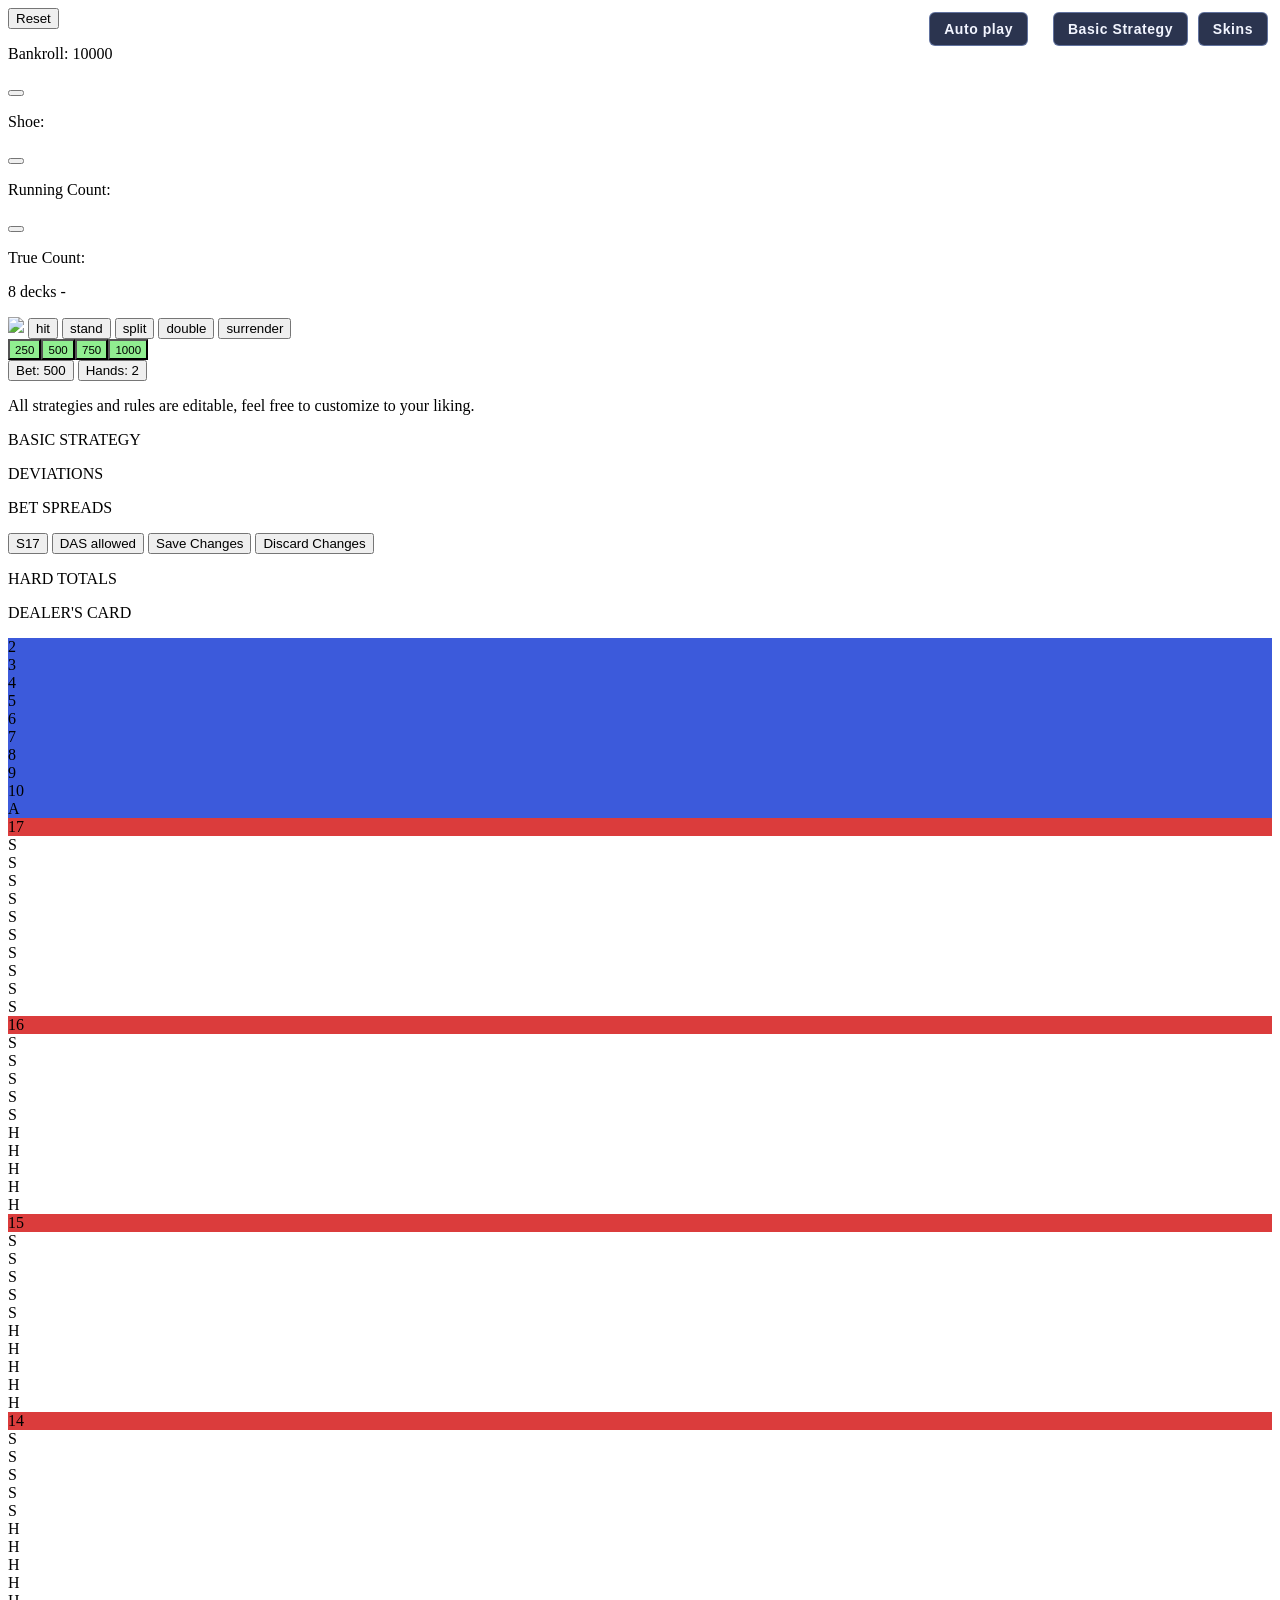
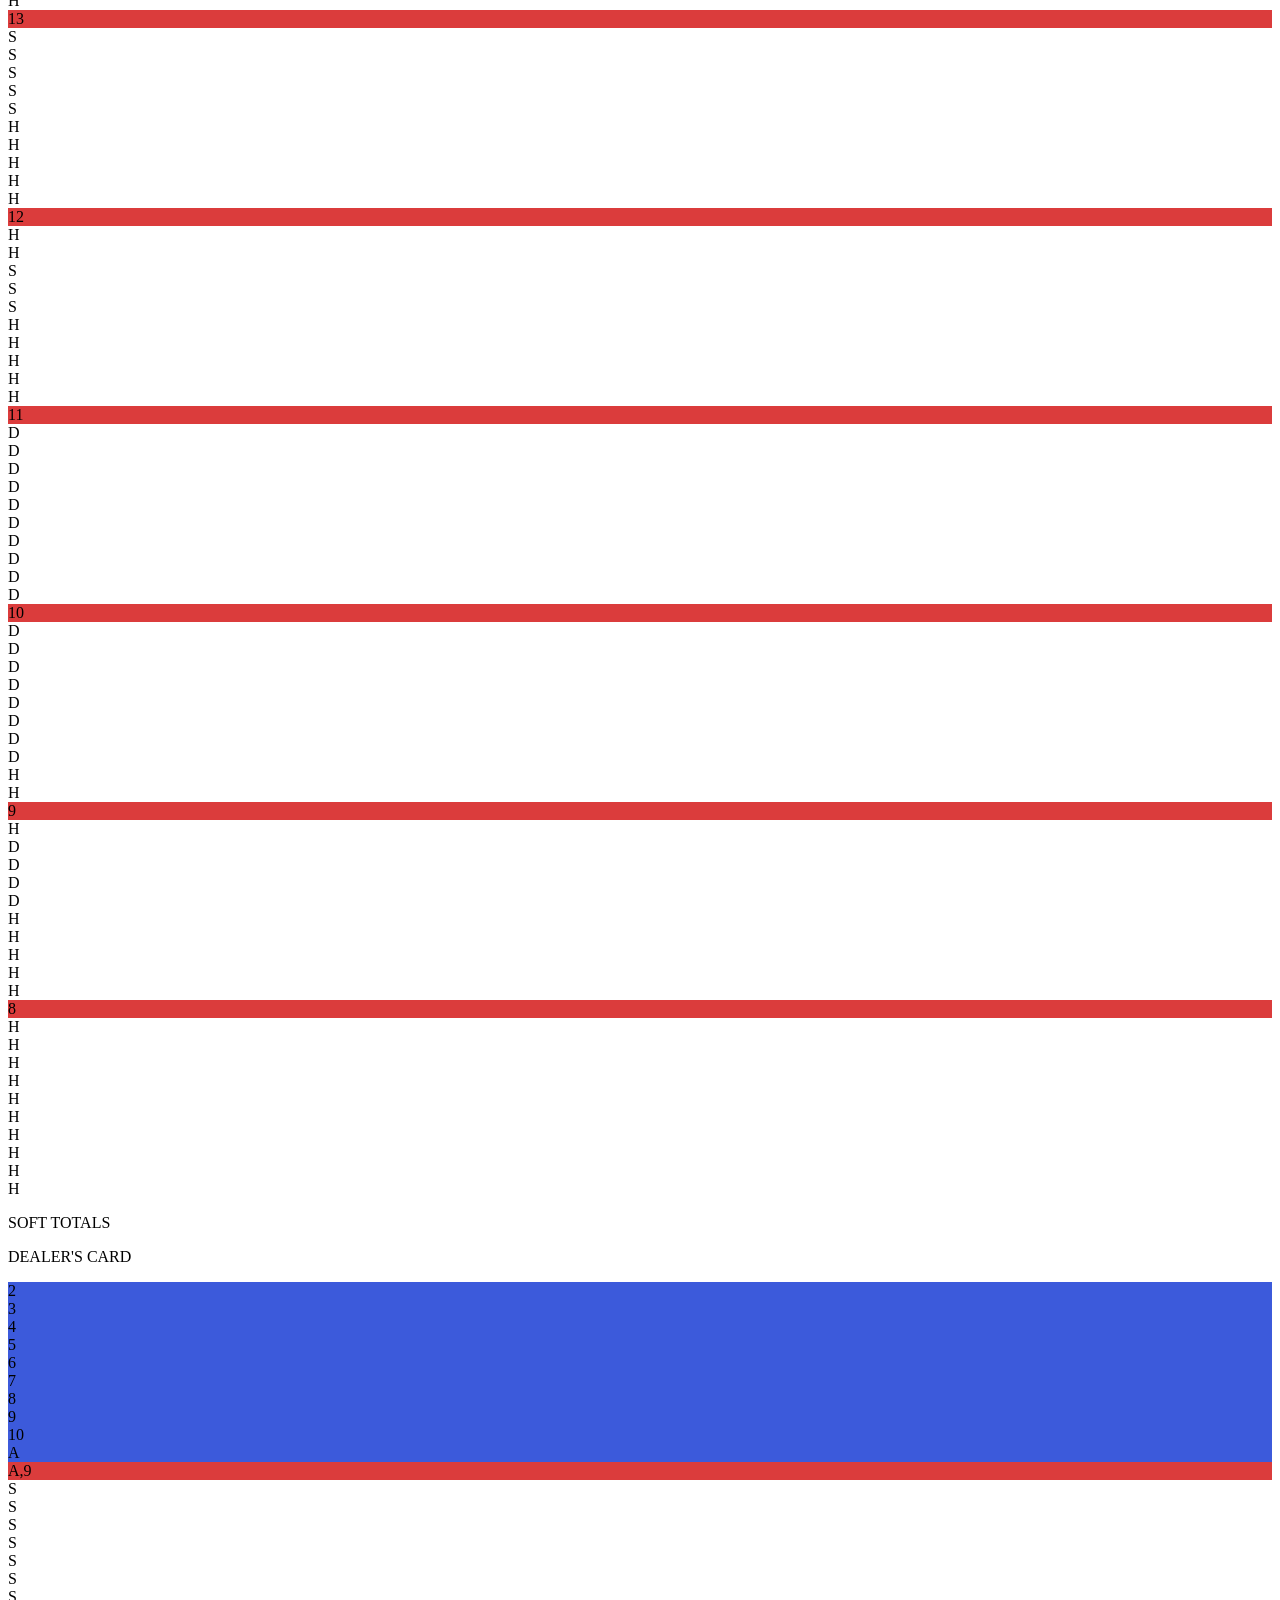
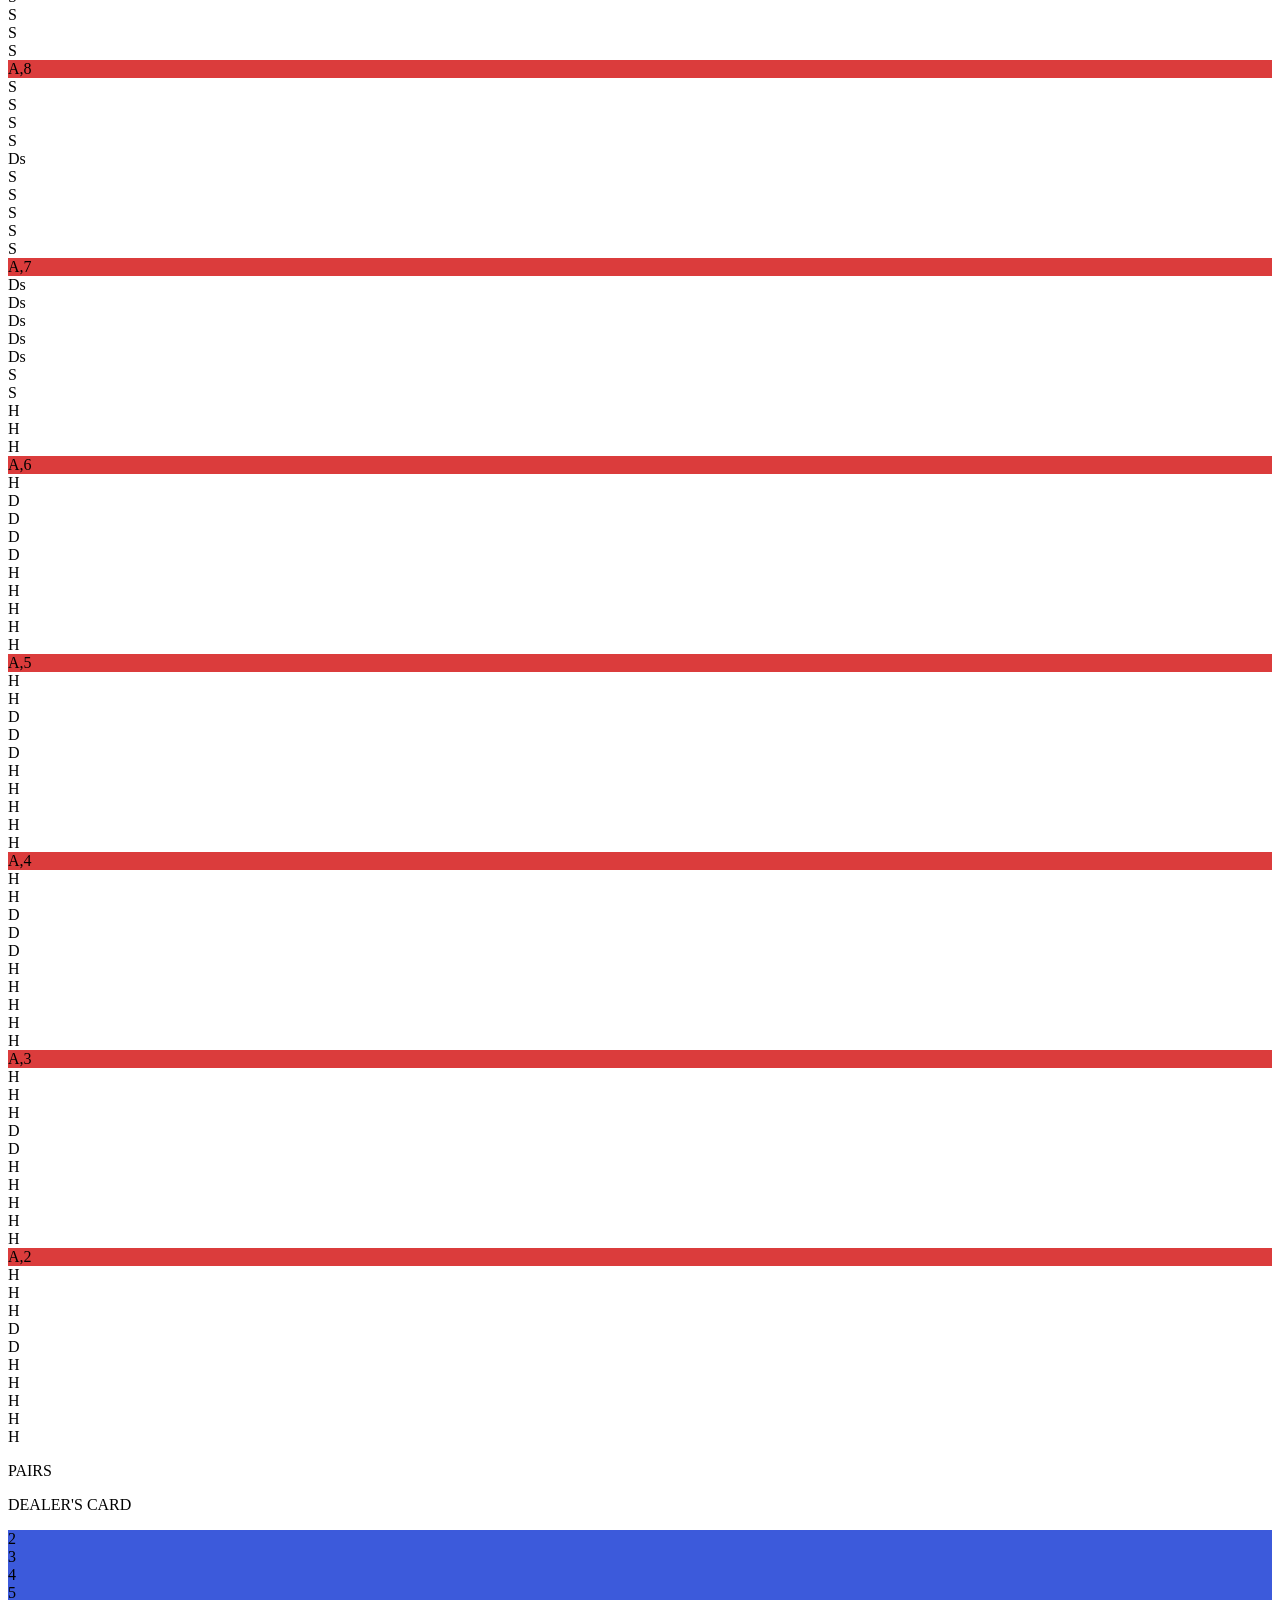
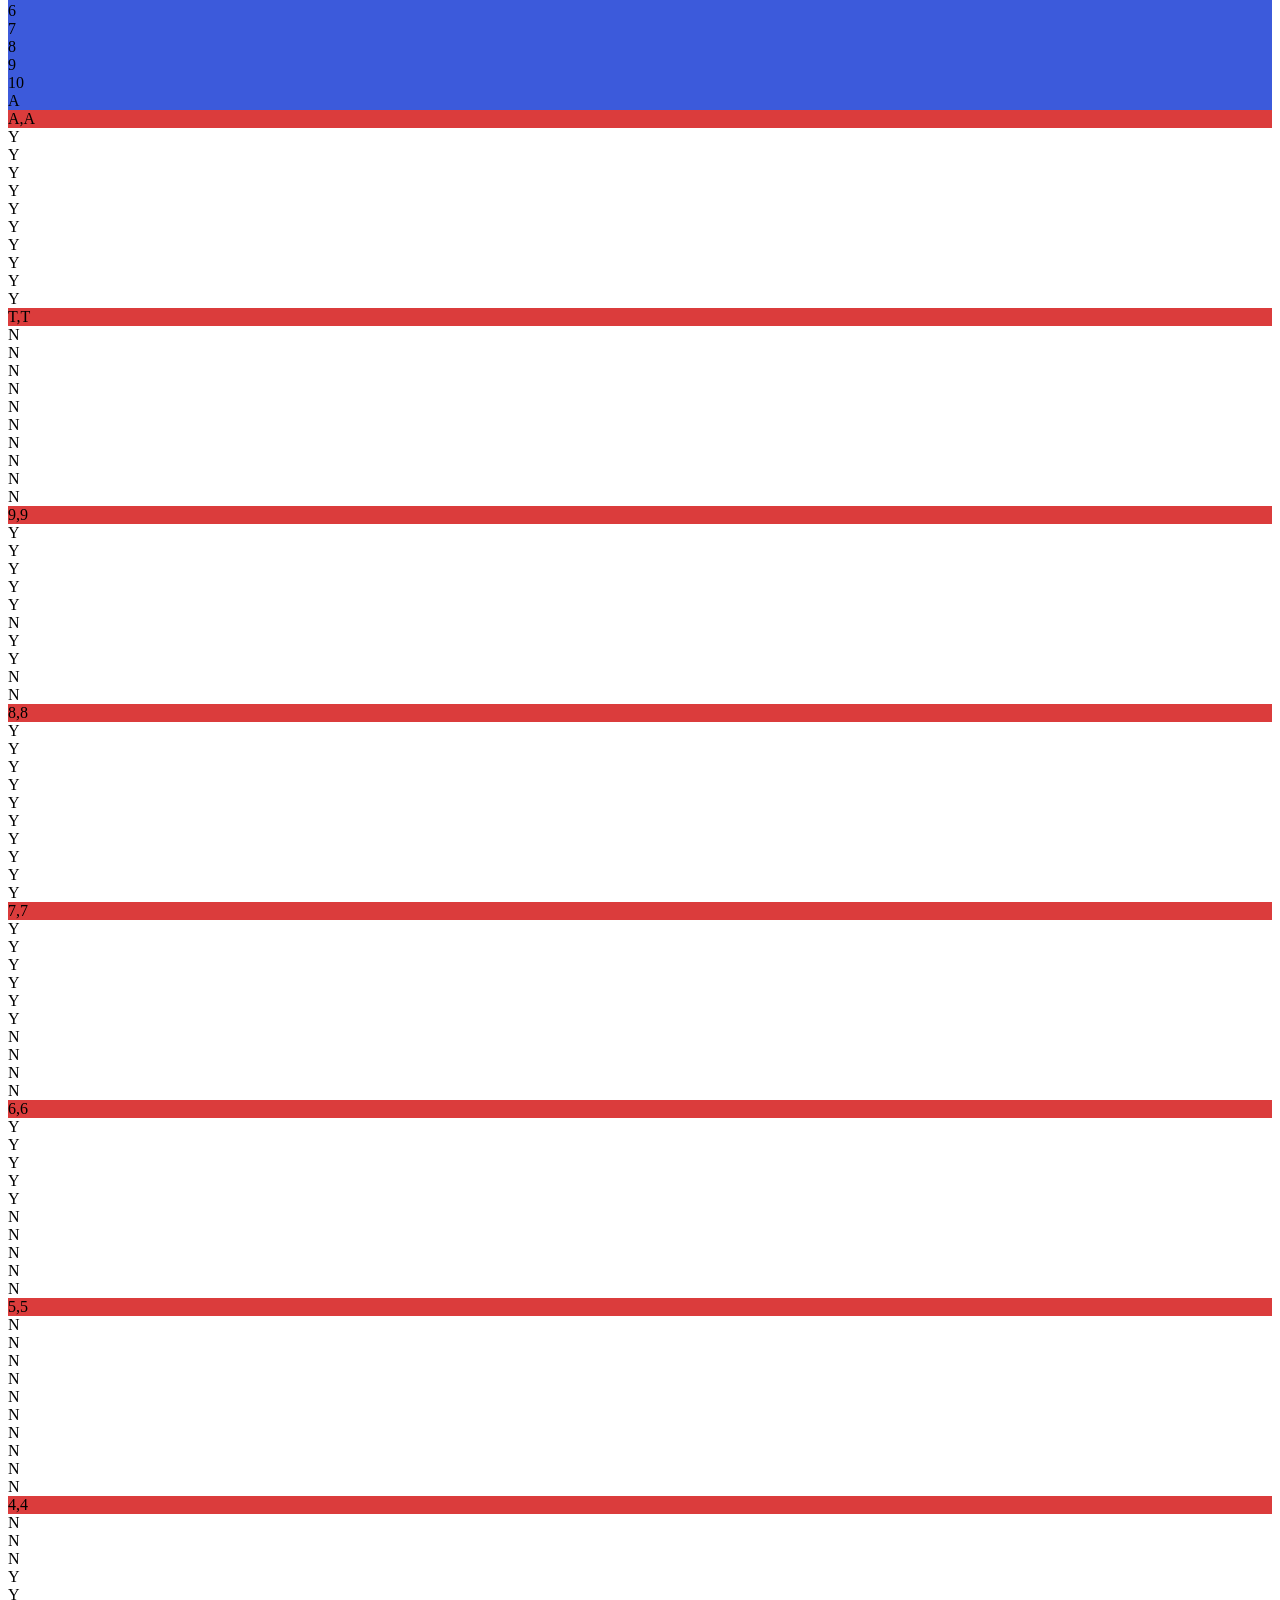
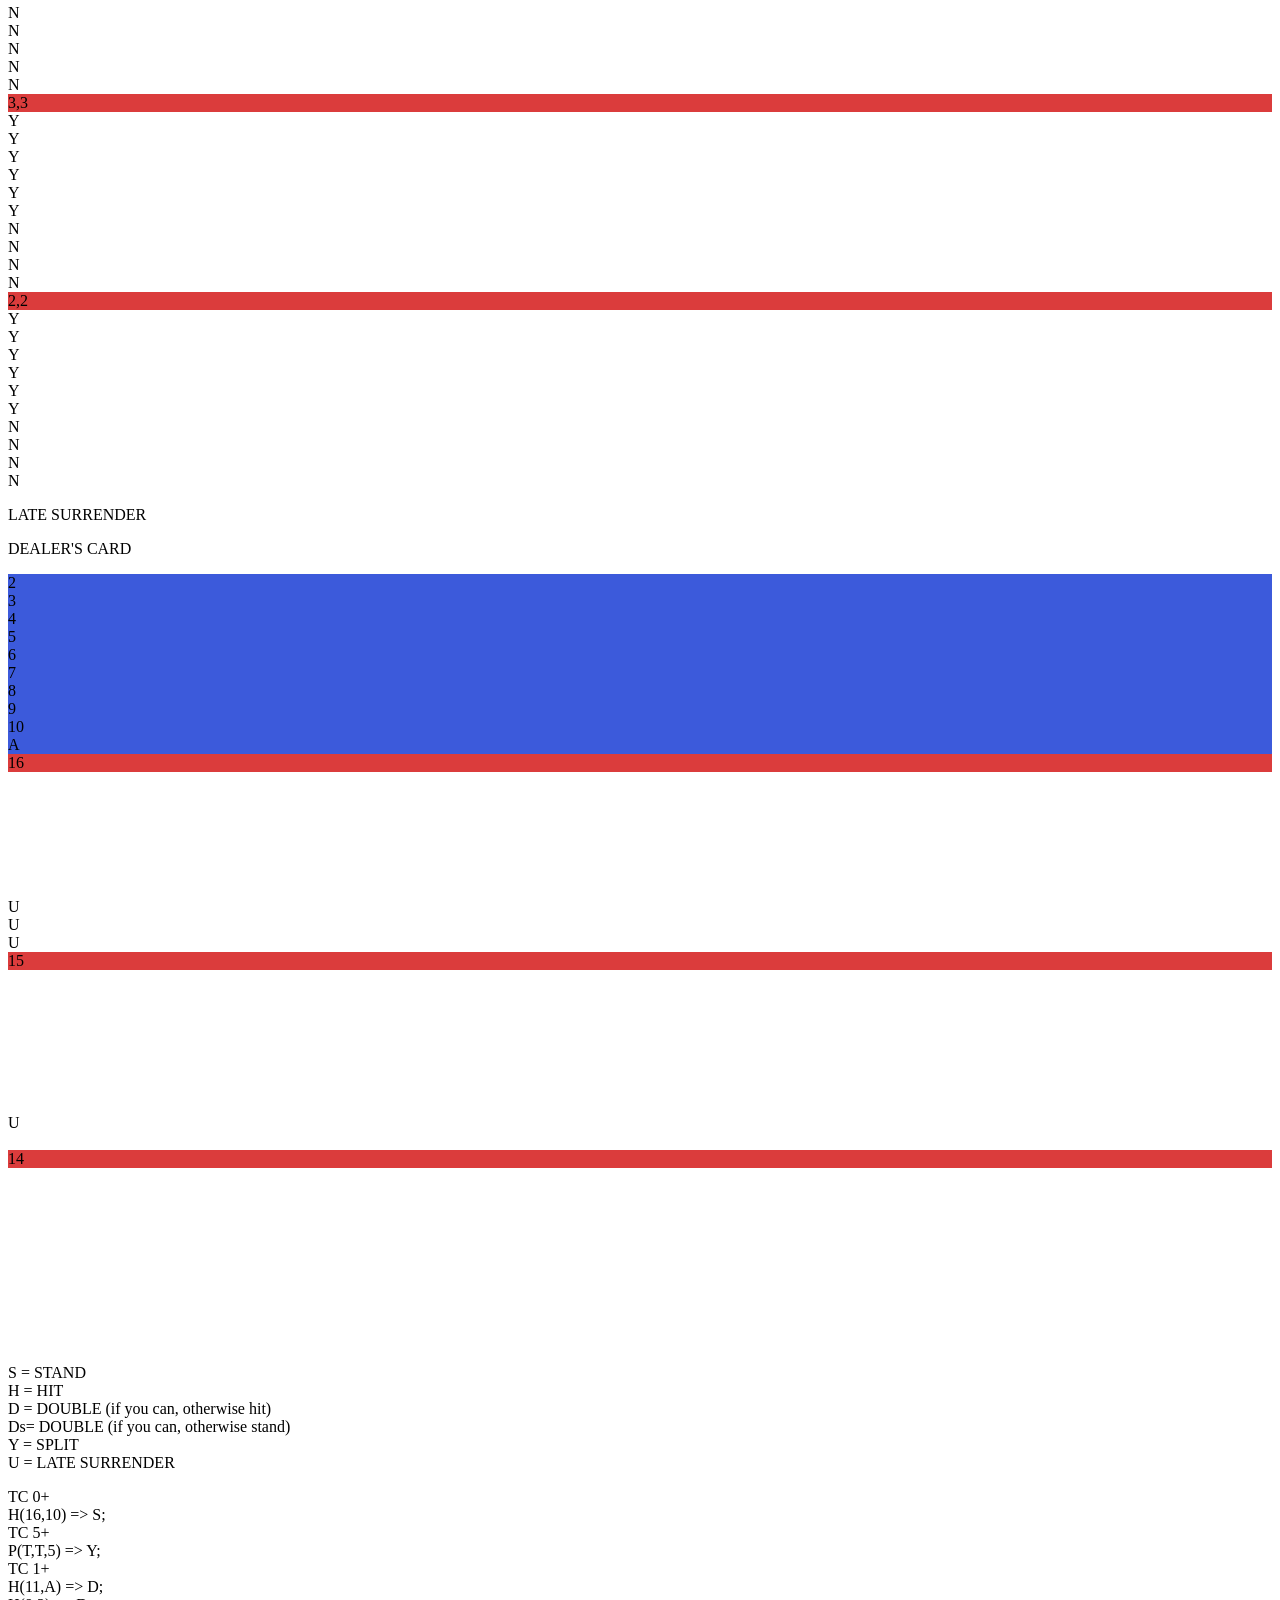
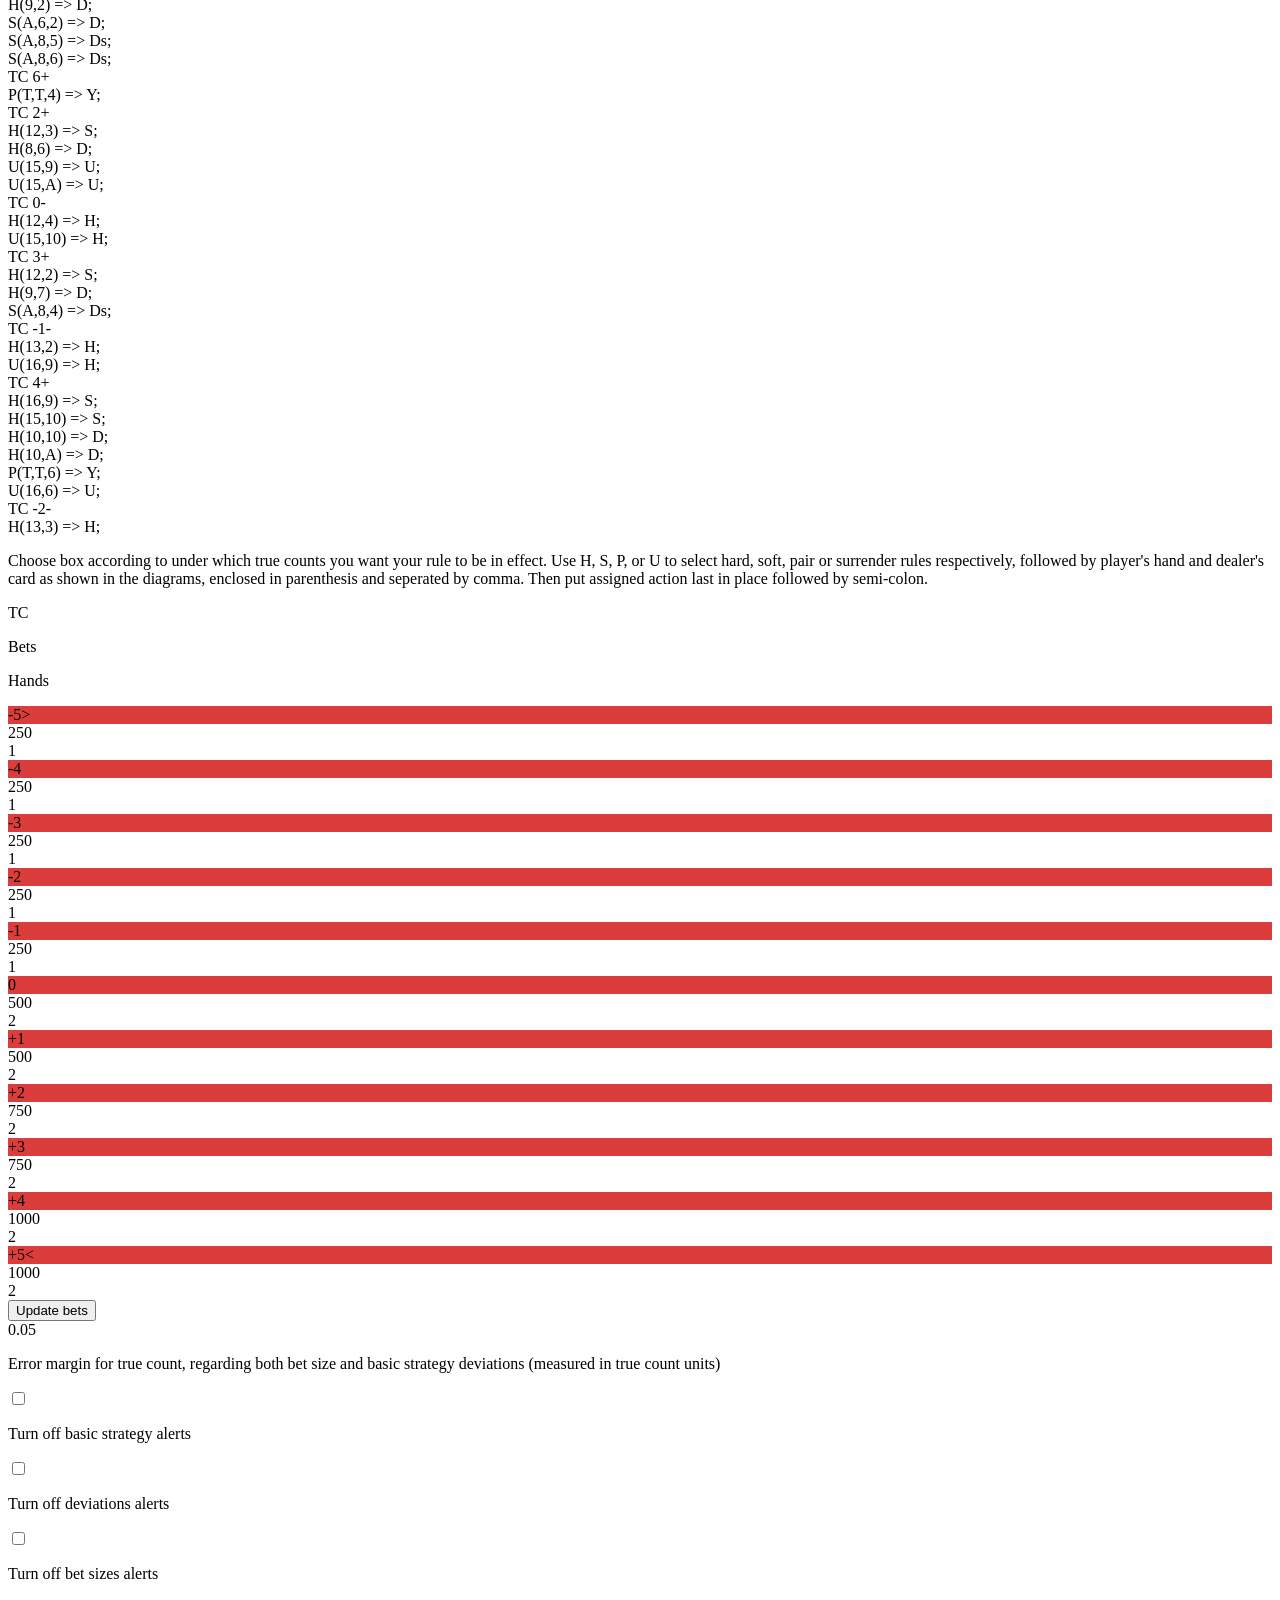
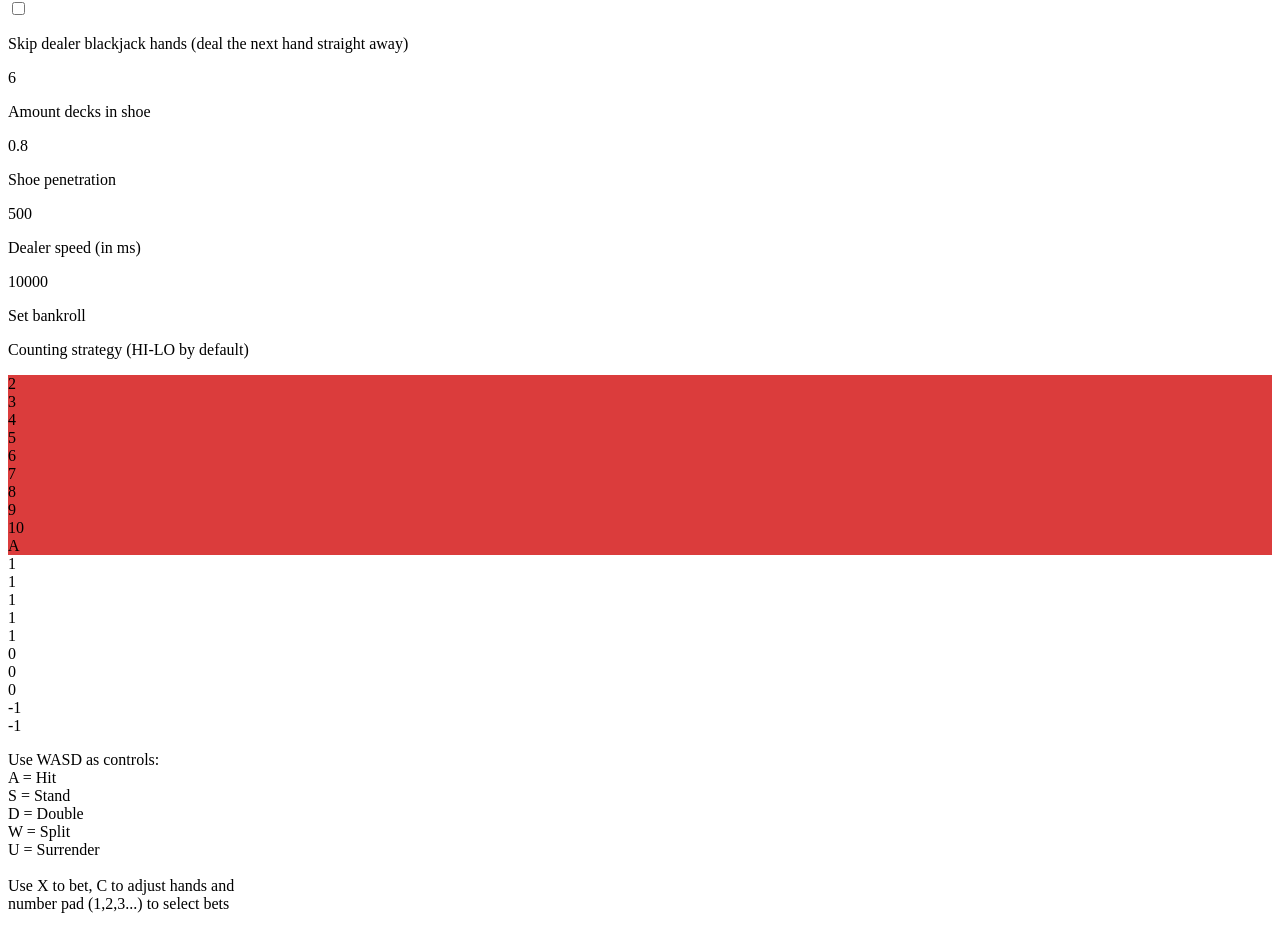
==== commit 0218d8ed: "Add auto play, true-count deviations on the strategy page, and grid fixes - New decision engine shar" ====
--- a/BlackJack.html
+++ b/BlackJack.html
@@ -793,12 +793,16 @@
 <script src="js/svgDeck.js"></script>
 <script src="js/skins.js"></script>
 <script src="js/skinName.js"></script>
+<script src="js/strategyData.js"></script>
+<script src="js/deviations.js"></script>
+<script src="js/decisionEngine.js"></script>
 
 <script src="BlackJack2Script.js"></script>
 <script src="BlackJackInnerWorkings.js"></script>
 
 <script src="js/skinUI.js"></script>
 <script src="js/gameSettings.js"></script>
+<script src="js/autoPlay.js"></script>
 
 
 </body>
--- a/css/skins.css
+++ b/css/skins.css
@@ -119,3 +119,40 @@
 
 .skin-status { margin: 10px 0 0; font-size: 11.5px; line-height: 1.5; color: #9ff0b8; min-height: 1em; }
 .skin-status-error { color: #ffb4b4; }
+
+/* Auto play control. */
+#autoPlayButton {
+  position: fixed;
+  top: 12px;
+  right: 252px;
+  z-index: 9999;
+  padding: 8px 14px;
+  font-family: Helvetica, Arial, sans-serif;
+  font-size: 14px;
+  font-weight: 700;
+  letter-spacing: 0.04em;
+  color: #f2f5ff;
+  background: rgba(20, 30, 60, 0.9);
+  border: 1px solid rgba(150, 175, 235, 0.5);
+  border-radius: 6px;
+  cursor: pointer;
+}
+#autoPlayButton:hover { background: rgba(45, 70, 130, 0.95); }
+#autoPlayButton.auto-on { background: #2f7d55; border-color: #6fd6a0; }
+
+#autoPlayStatus {
+  position: fixed;
+  bottom: 12px;
+  right: 12px;
+  z-index: 9998;
+  max-width: 420px;
+  margin: 0;
+  padding: 6px 10px;
+  font-family: Helvetica, Arial, sans-serif;
+  font-size: 12px;
+  color: #cfe0ff;
+  background: rgba(14, 20, 40, 0.92);
+  border: 1px solid rgba(150, 175, 235, 0.35);
+  border-radius: 6px;
+  text-align: right;
+}
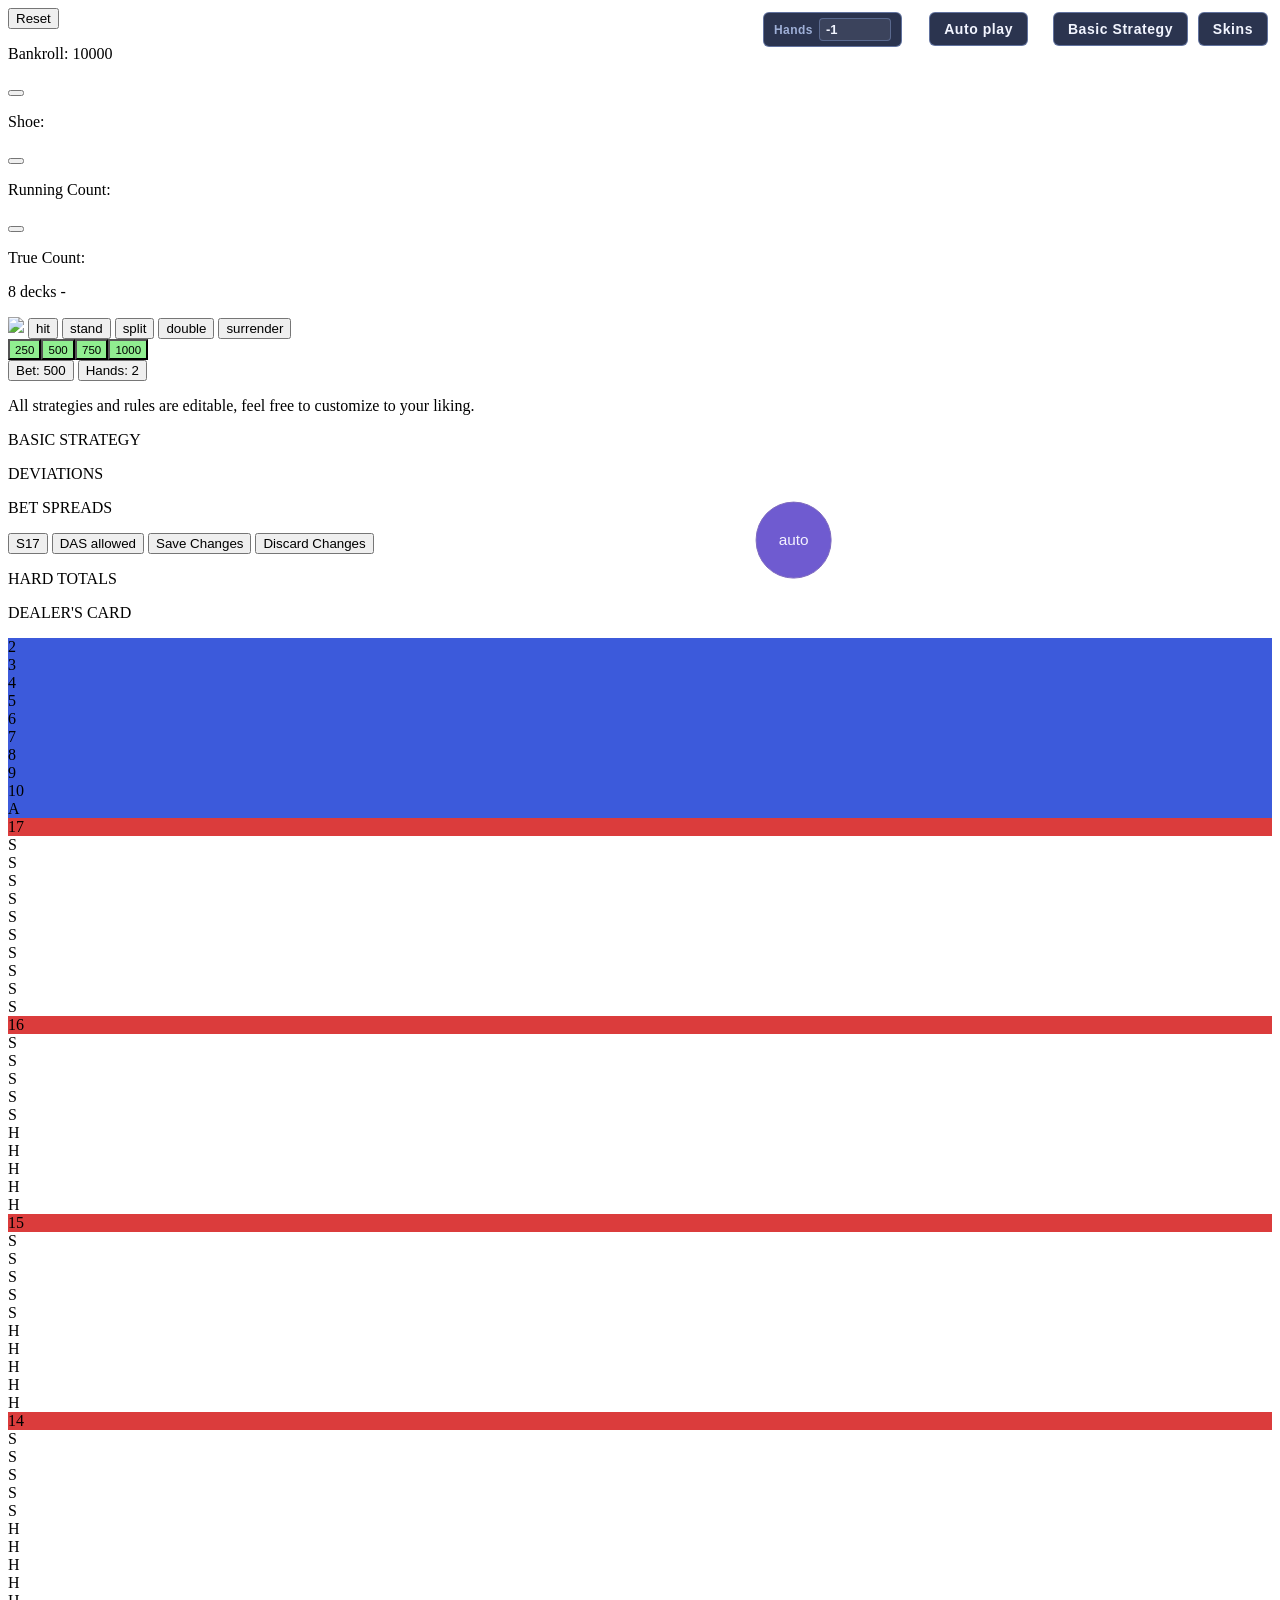
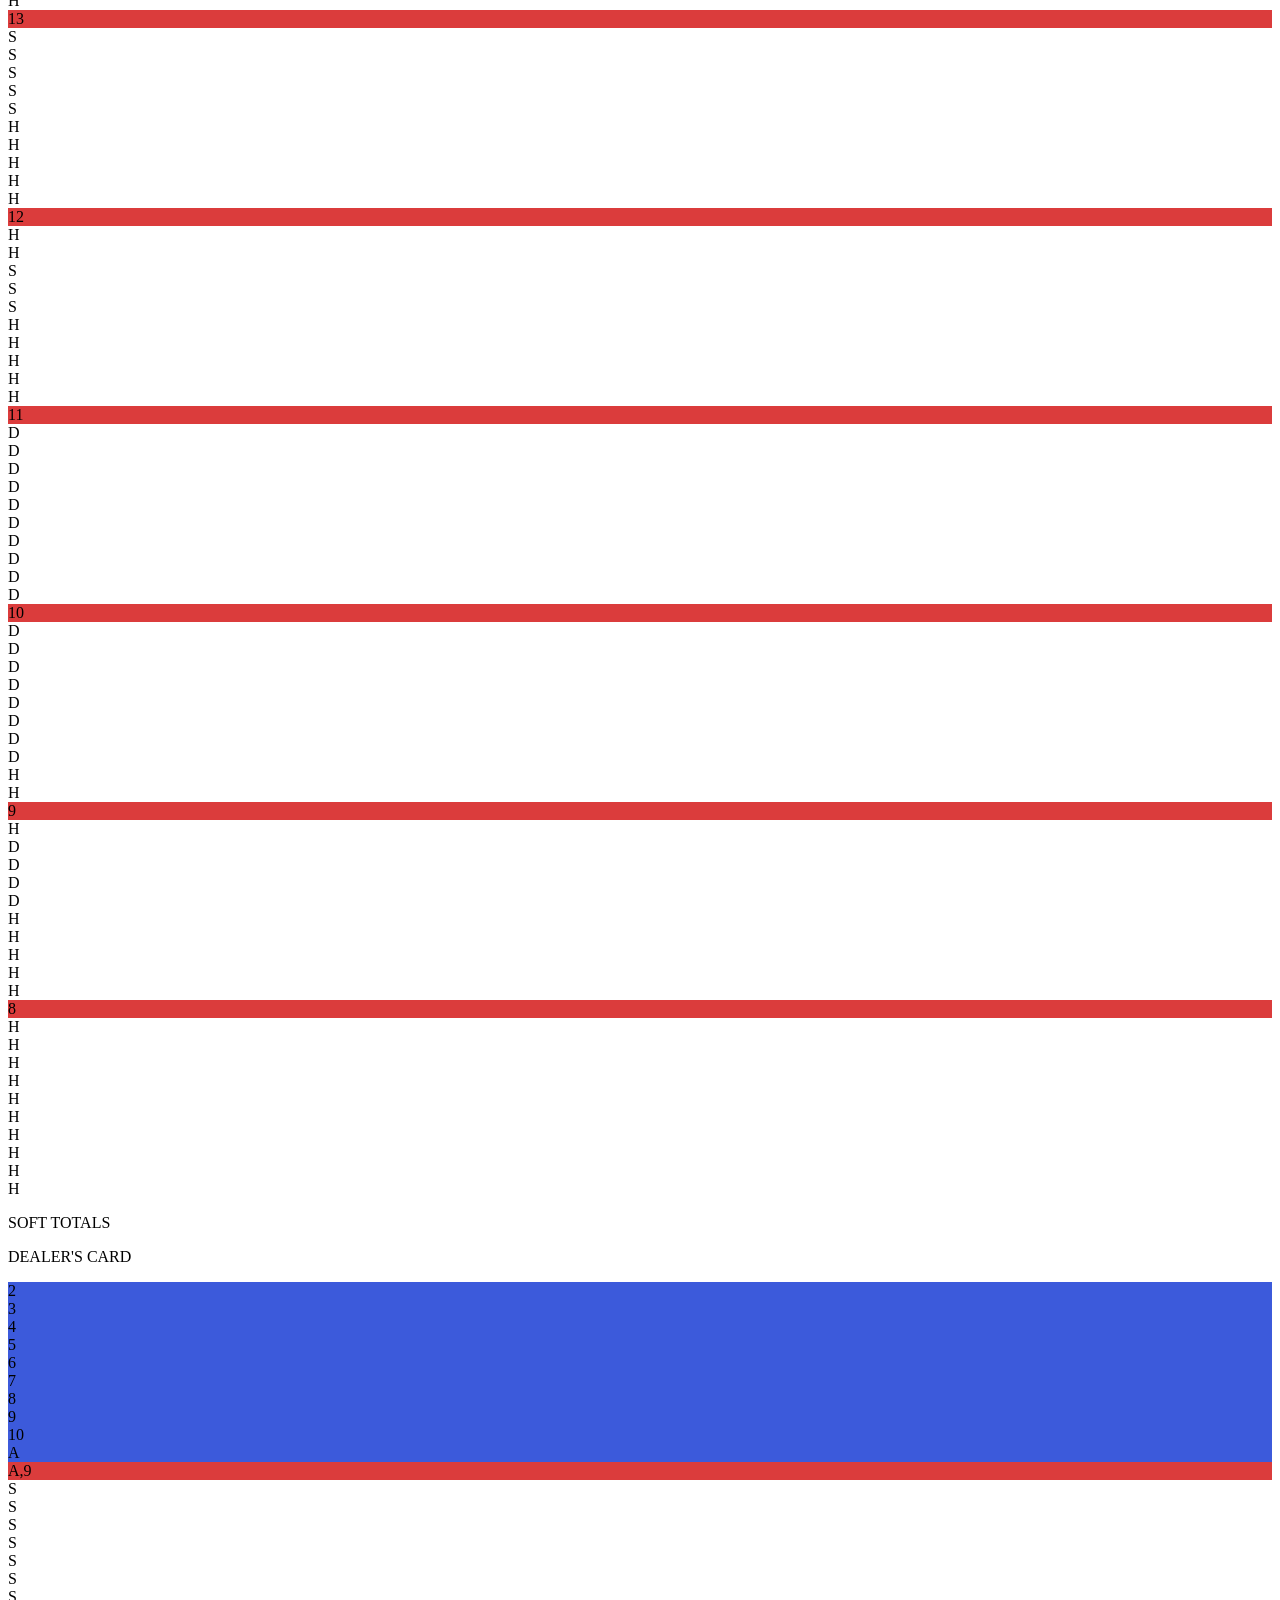
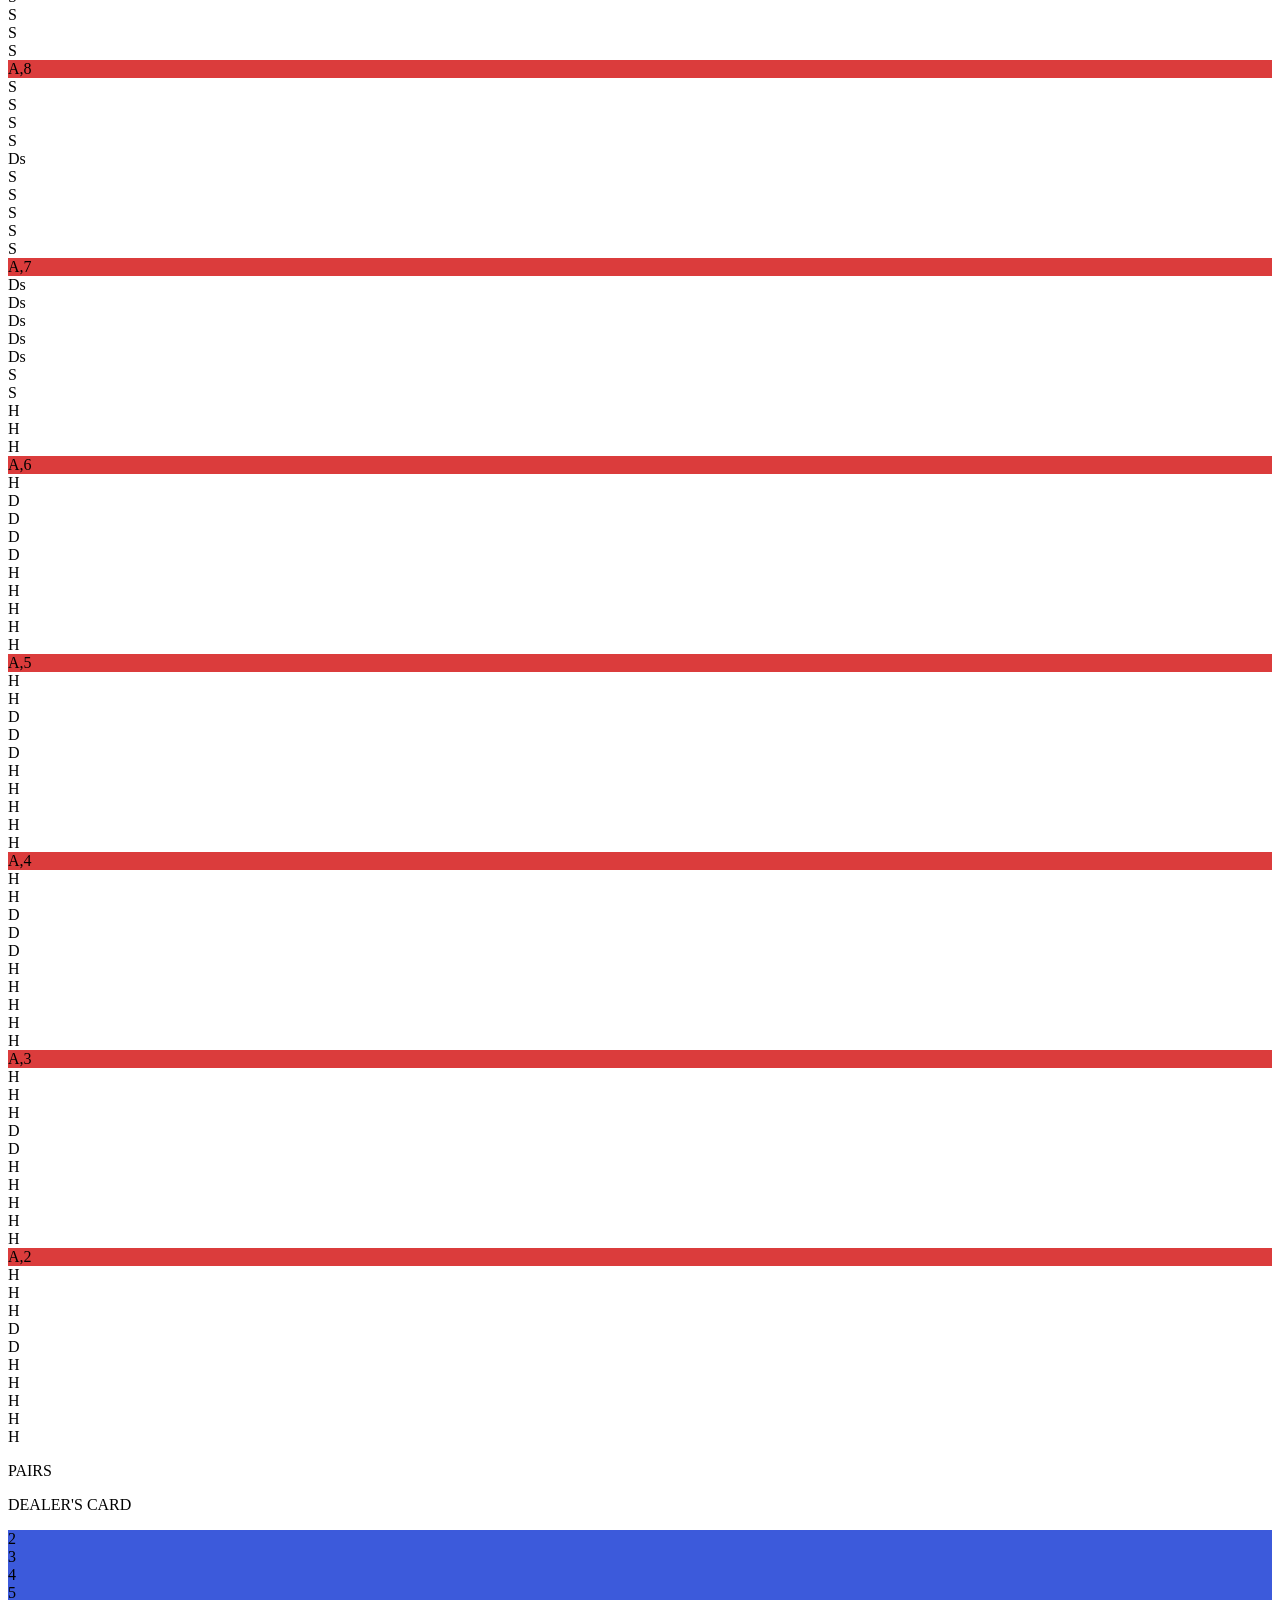
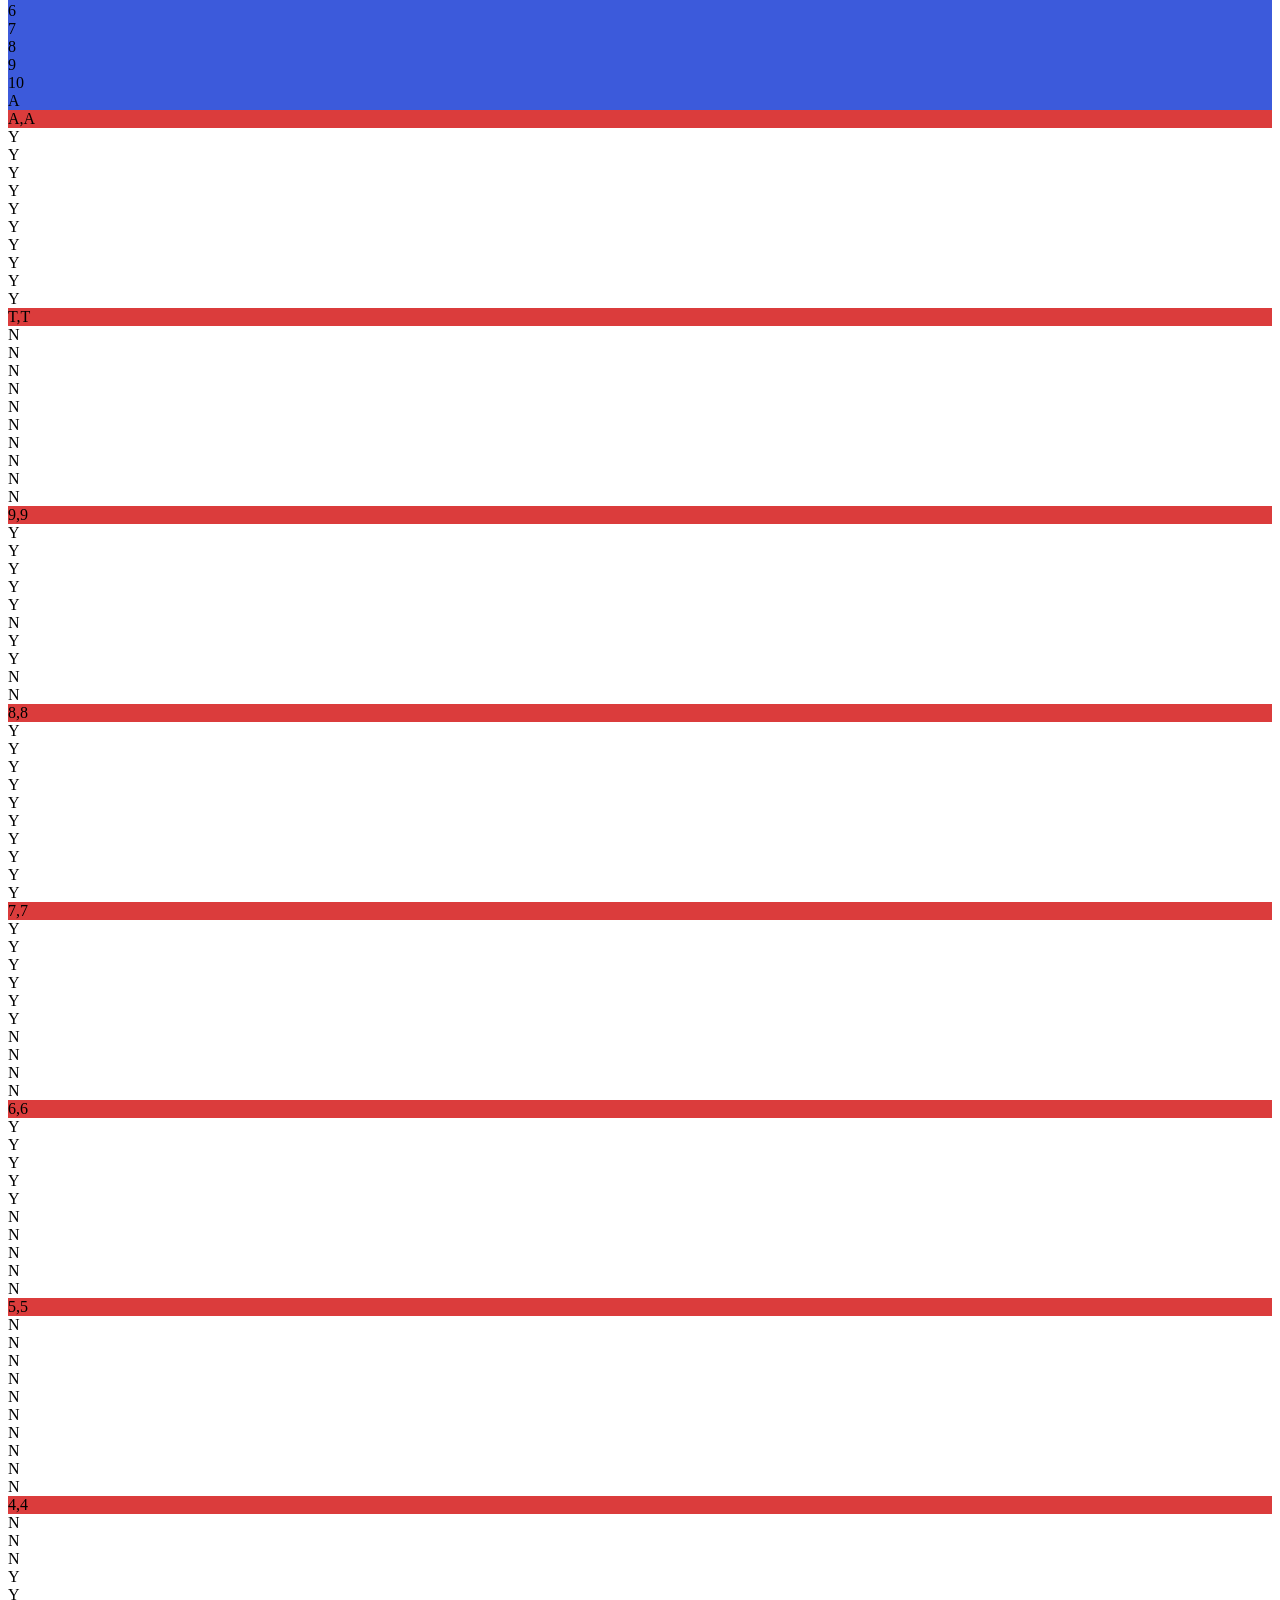
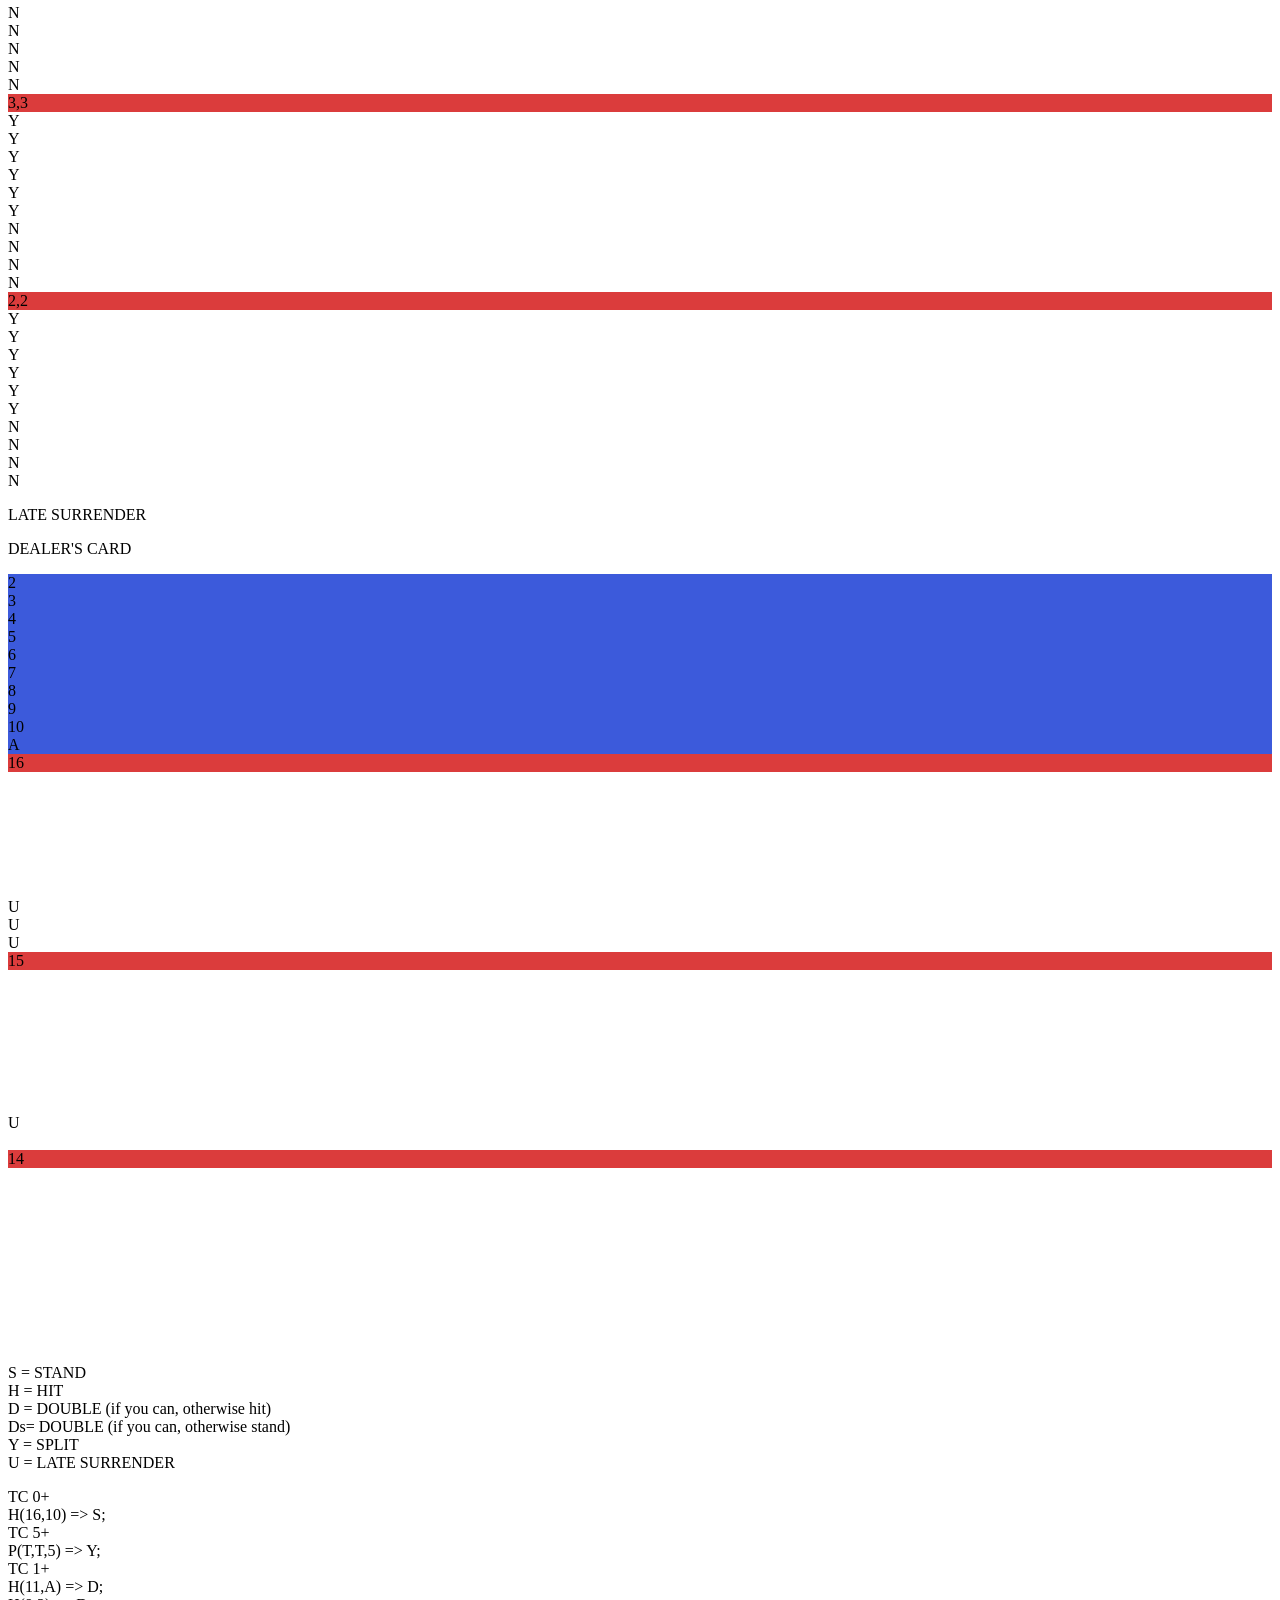
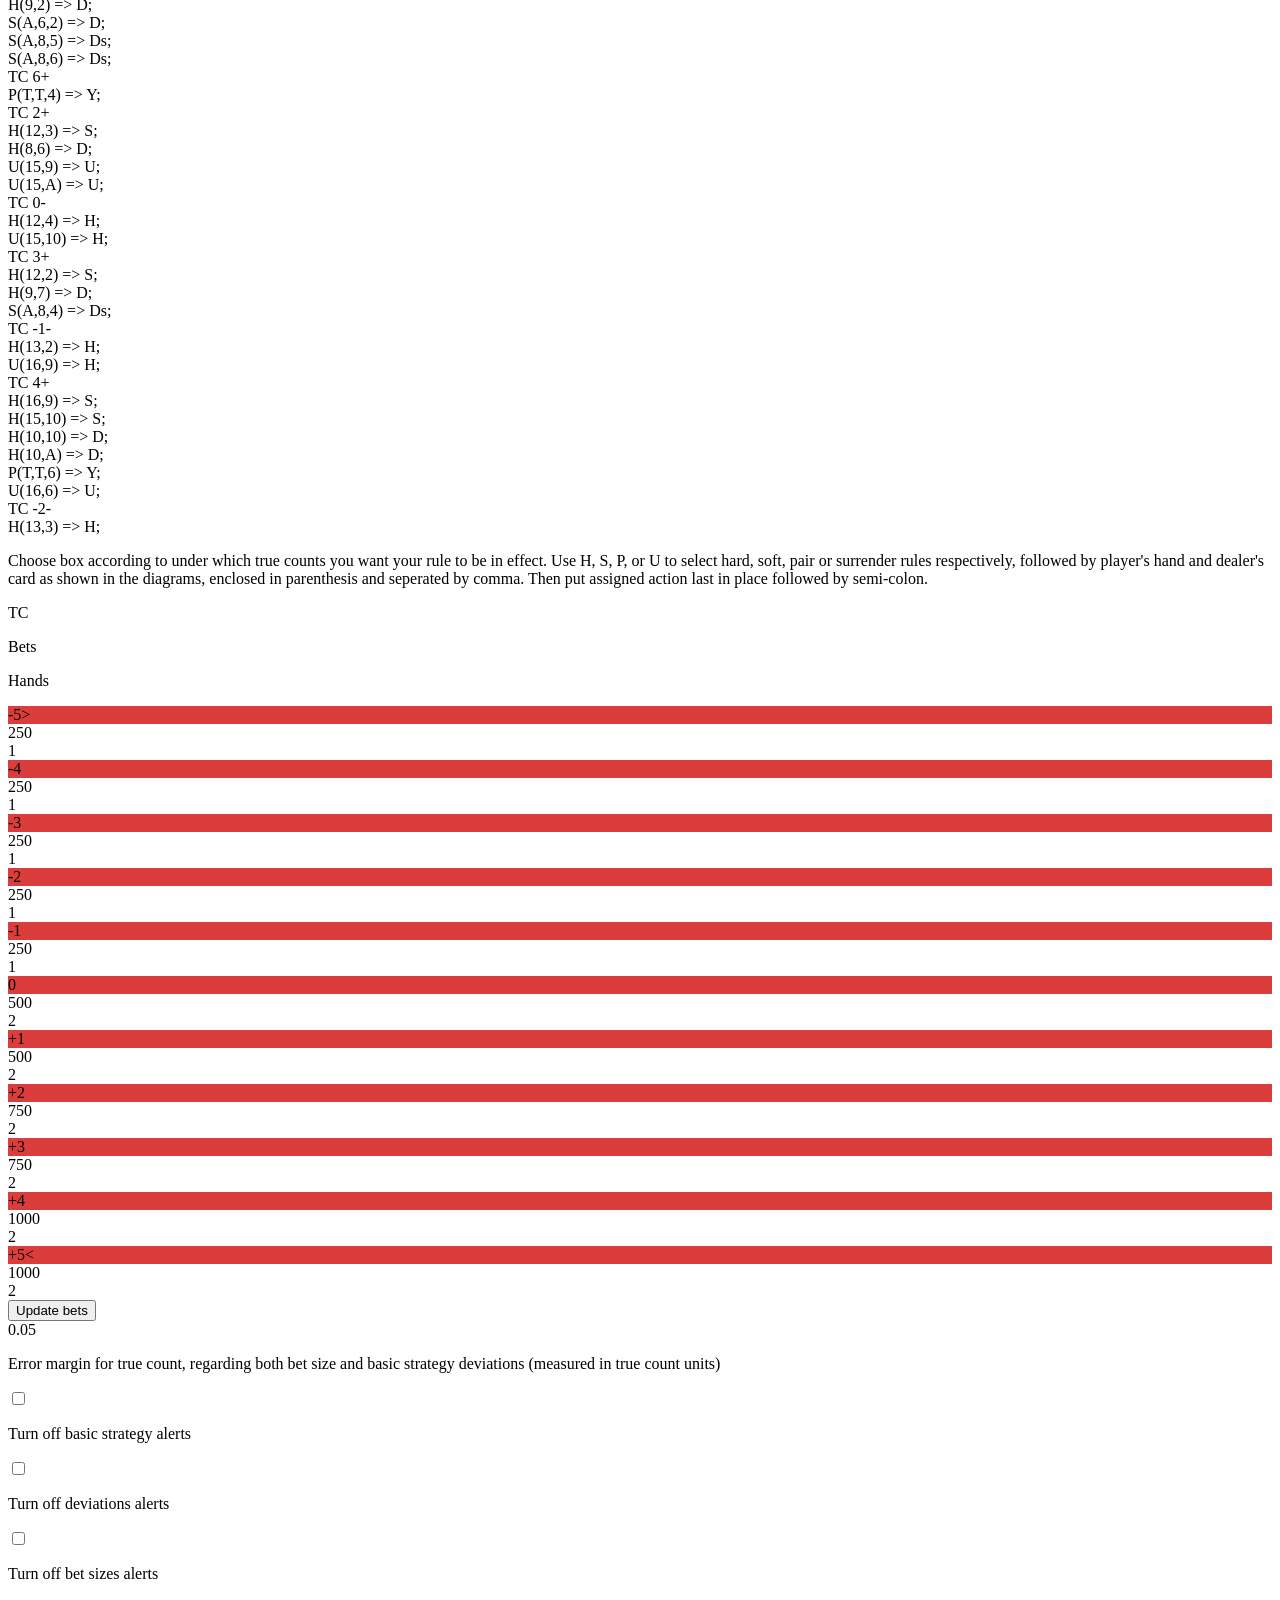
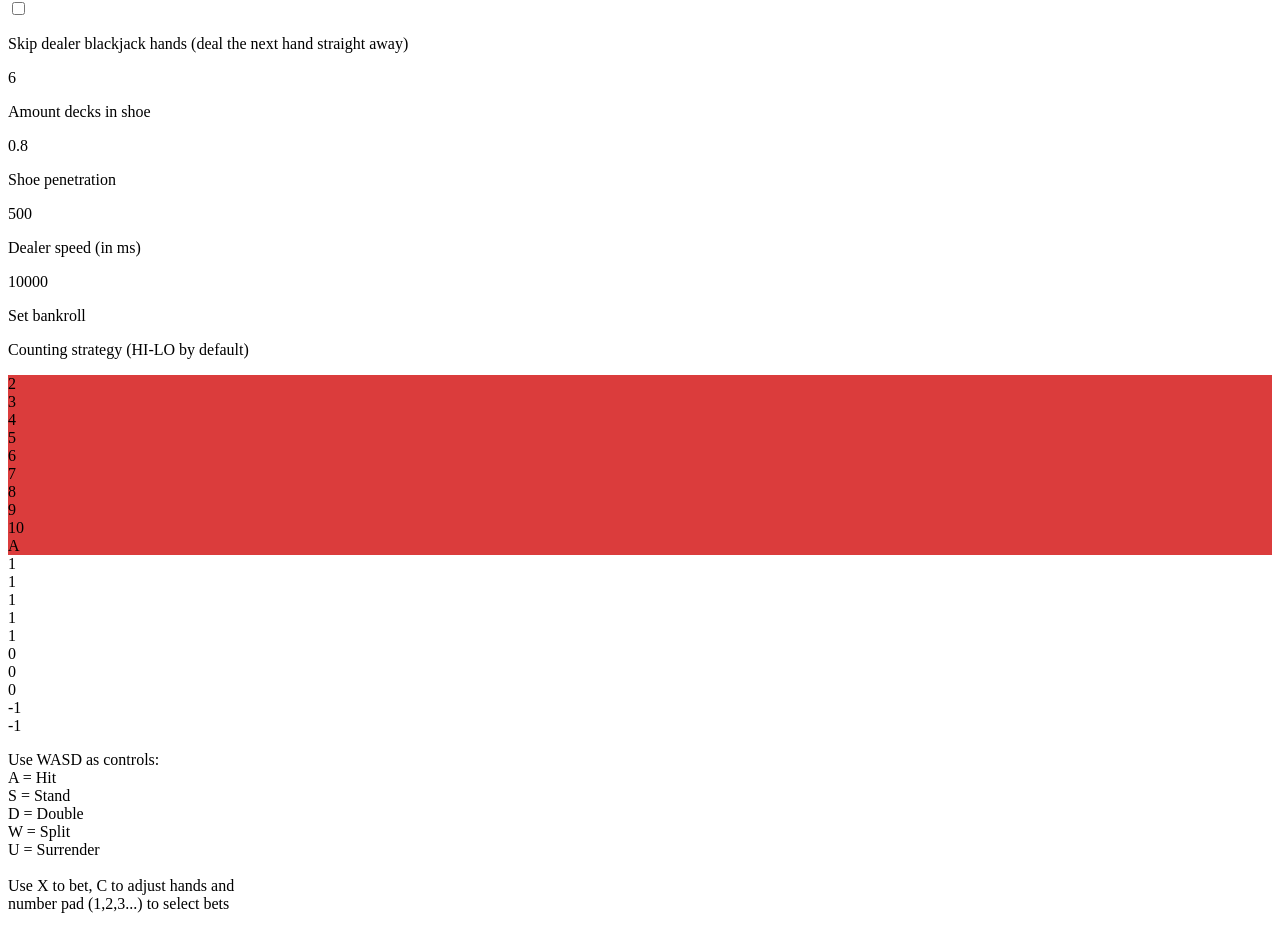
==== commit 7848747d: "Add a one-hand auto button, fix the true-count off state, move the bet panel - "auto" joins hit and " ====
--- a/BlackJack.html
+++ b/BlackJack.html
@@ -54,6 +54,7 @@
   <button id="splitButton" class="splitButton">split</button>
   <button id="dubbleButton" class="dubbleButton">double</button>
   <button id="surrenderButton" class="surrenderButton">surrender</button>
+  <button id="autoOneButton" class="autoOneButton" title="Play this hand by the book, index plays included">auto</button>
   <div class="popup" id="popup">
     <div class="popup-content">
       <div id = "buttonContainer"></div>
--- a/css/skins.css
+++ b/css/skins.css
@@ -156,3 +156,80 @@
   border-radius: 6px;
   text-align: right;
 }
+
+/* Auto play hand count: how many hands to deal, -1 for unlimited. */
+#autoPlayHandsWrap {
+  position: fixed;
+  top: 12px;
+  right: 378px;
+  z-index: 9999;
+  display: flex;
+  align-items: center;
+  gap: 6px;
+  padding: 5px 10px;
+  font-family: Helvetica, Arial, sans-serif;
+  background: rgba(20, 30, 60, 0.9);
+  border: 1px solid rgba(150, 175, 235, 0.5);
+  border-radius: 6px;
+}
+
+#autoPlayHandsWrap label {
+  font-size: 12px;
+  font-weight: 700;
+  letter-spacing: 0.04em;
+  color: #9fb0d8;
+}
+
+#autoPlayHands {
+  width: 58px;
+  padding: 3px 6px;
+  font-family: inherit;
+  font-size: 13px;
+  font-weight: 700;
+  color: #f2f5ff;
+  background: rgba(255, 255, 255, 0.08);
+  border: 1px solid rgba(150, 175, 235, 0.35);
+  border-radius: 4px;
+}
+
+#autoPlayHands:disabled { opacity: 0.55; }
+
+/* "auto" sits in the action row with hit and stand, and plays one hand. */
+.autoOneButton {
+  position: absolute;
+  top: 60%;
+  left: 62%;
+  transform: translate(-50%, -50%);
+  width: 6vw;
+  height: 6vw;
+  border-radius: 50%;
+  text-align: center;
+  font-size: 1.2vw;
+  cursor: pointer;
+  border: 1px solid #7f6bbf;
+  background-color: #6f5bd0;
+  color: #f4f2ff;
+}
+
+.autoOneButton:hover { background-color: #5544ab; }
+
+.autoOneButton:disabled {
+  opacity: 0.45;
+  cursor: default;
+}
+
+/*
+ * The betting panel sits at the middle of the table, on top of the cards.
+ * Shift it right, out of the dealing area.
+ *
+ * A transform is used rather than repositioning: the panel's children are
+ * absolutely positioned against it with percentages, so moving the painted
+ * box takes the whole panel across without disturbing any of that.
+ *
+ * The shift is capped so the panel can never run off the right edge: its left
+ * edge starts at 50vw, 100% resolves to the panel's own width, and the second
+ * term is whatever room is left before 96vw.
+ */
+.popup-content {
+  transform: translateX(min(13vw, max(0px, calc(46vw - 100%))));
+}
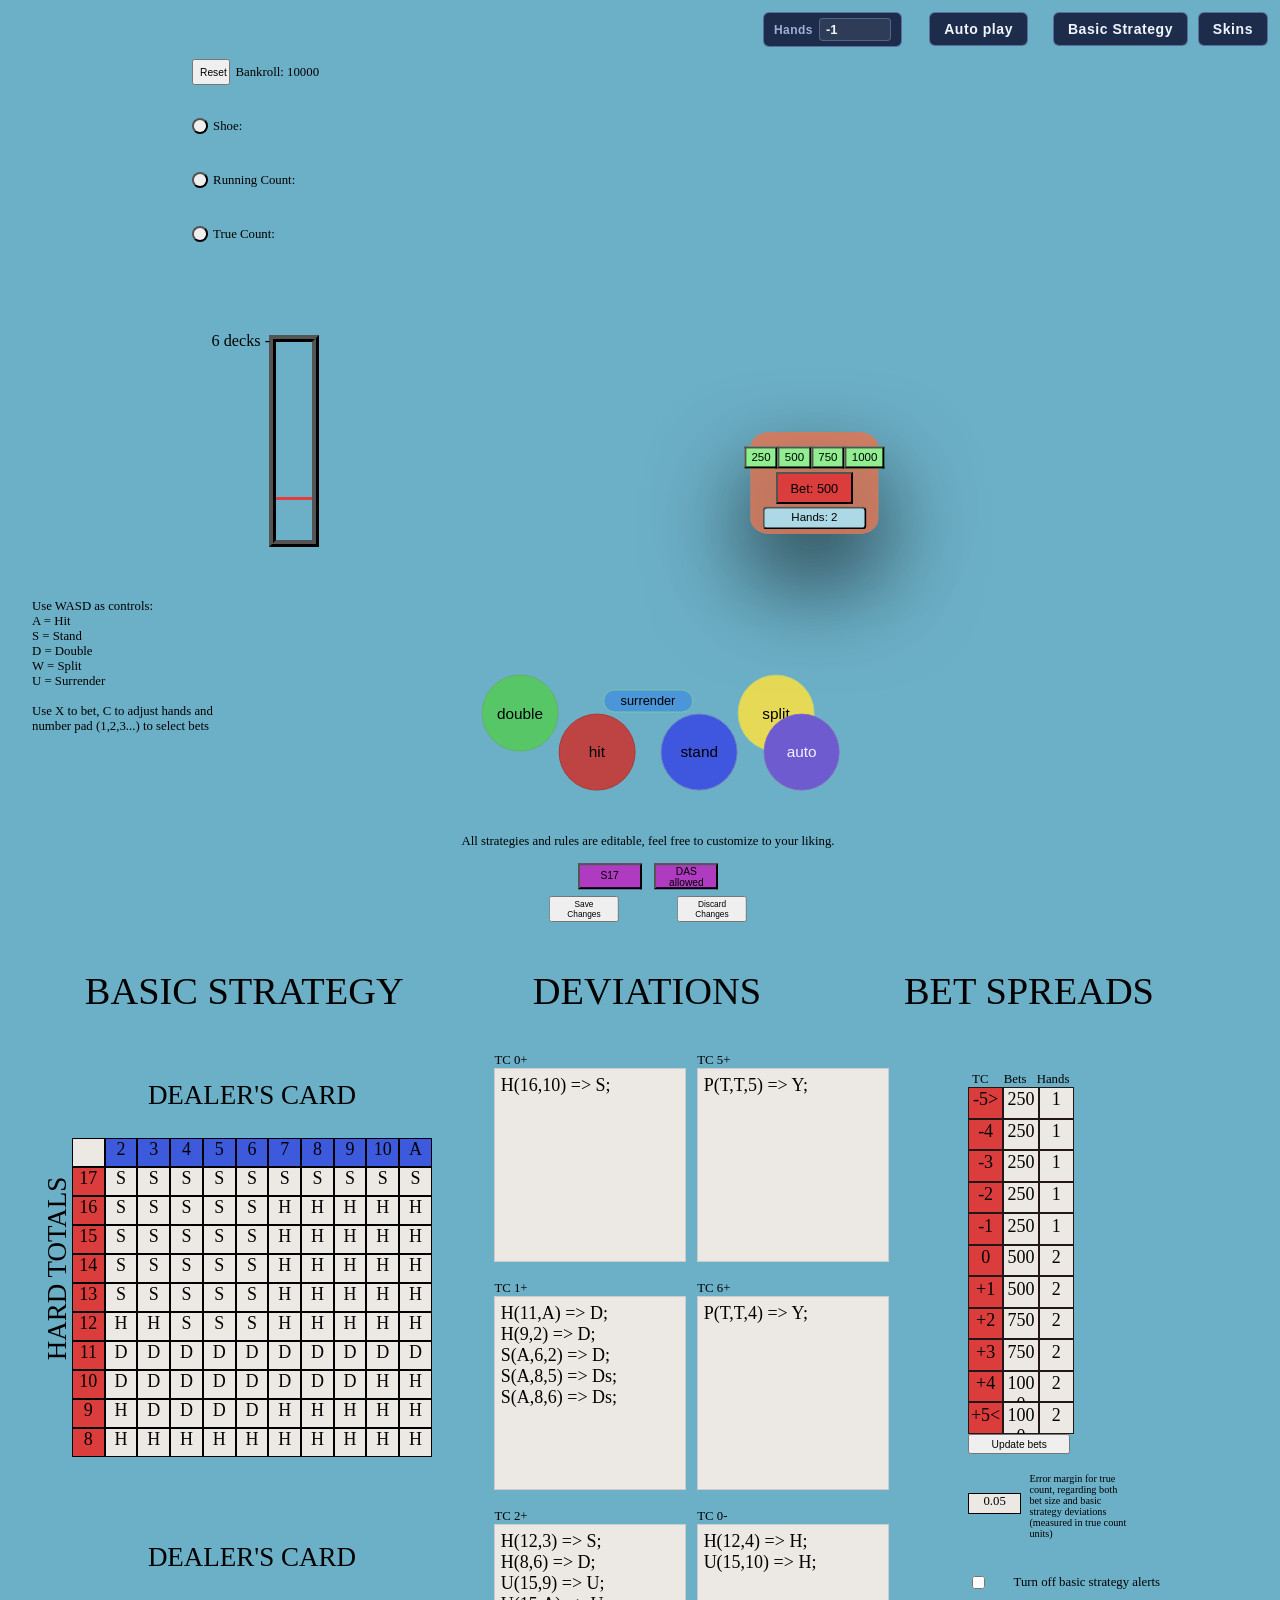
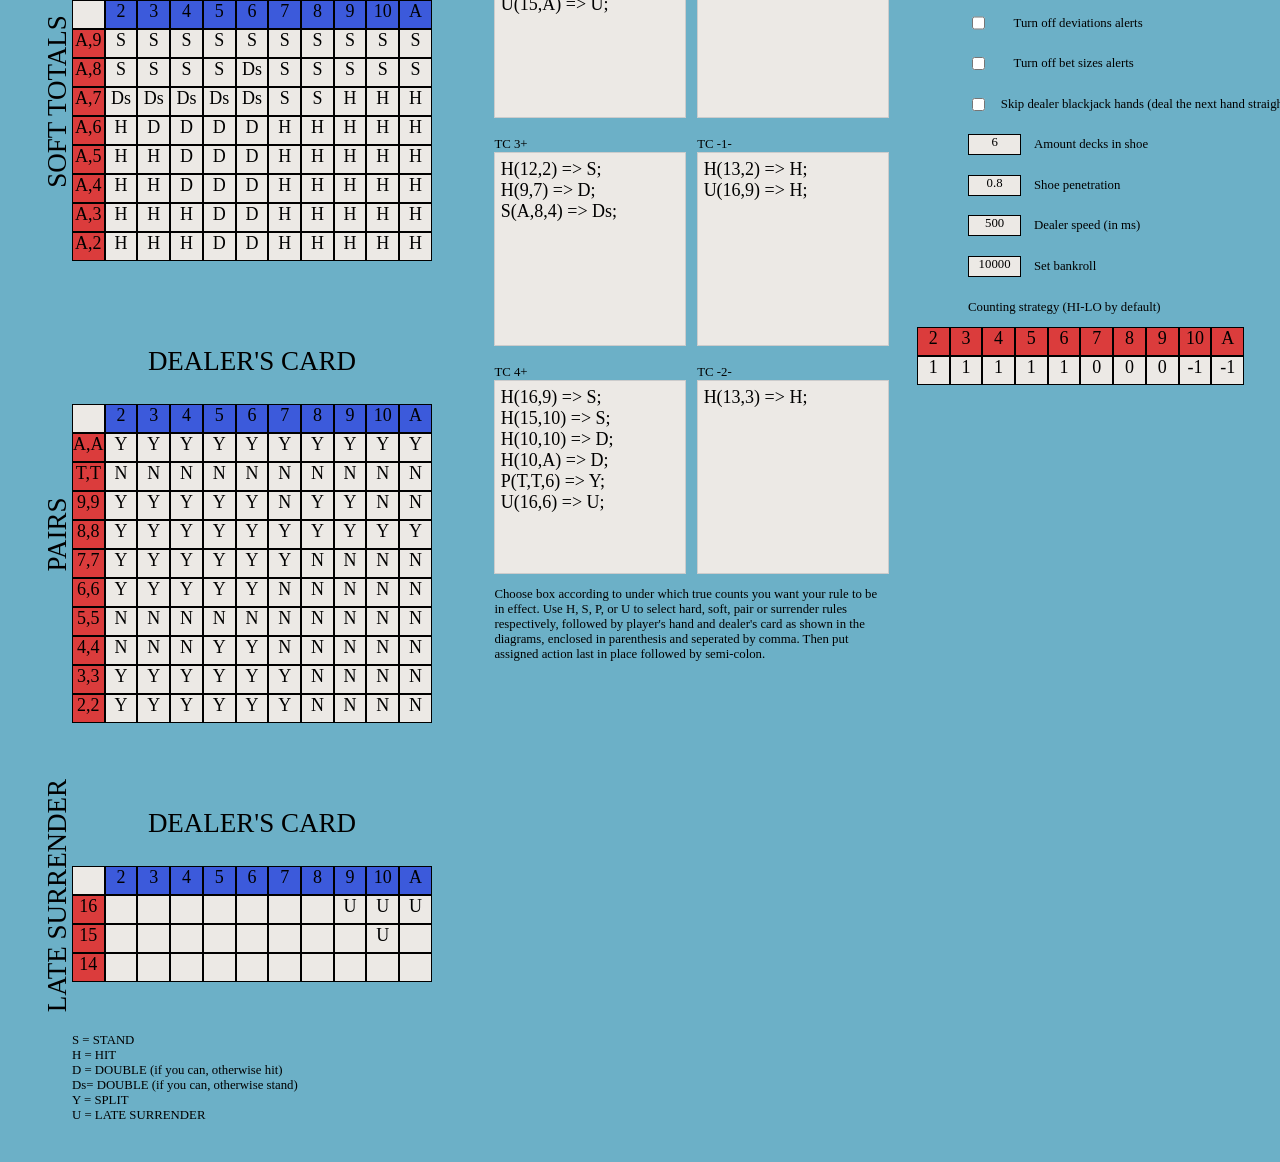
==== commit e7cf13d7: "Make the shoe meter follow the real deck count The bar was hardcoded to an eight-deck shoe (52*8) an" ====
--- a/BlackJack.html
+++ b/BlackJack.html
@@ -35,7 +35,8 @@
   
     <div id ="shoeCounter">
       <div id ="bar"></div>
-      <p id ="barText">8 decks -</p>
+      <div id ="cutCard"></div>
+      <p id ="barText">6 decks -</p>
     </div>
   </div>
 
--- a/newLayout.css
+++ b/newLayout.css
@@ -0,0 +1,792 @@
+#playButtonContainer {
+  display: flex;
+  position: absolute;
+  
+  top: 75vh;
+  width: 100vw;
+  height: 10vw;
+  align-items: center;
+  justify-content: center;
+}
+
+
+.hitButton,
+.standButton,
+.dubbleButton,
+.splitButton,
+.surrenderButton {
+  position: absolute;
+  transform: translate(-50%,-50%);
+  width: 6vw;
+  height: 6vw;
+  border-radius: 50%;
+  text-align: center;
+  font-size: 1.2vw;
+  cursor: pointer;
+  /*font-size: 1.2em;*/
+}
+
+.hitButton {
+  top: 60%; /* (830.317 / 859.2) * 100 */
+  left: 46%; /* (934.35 / 2015.2) * 100 */
+  border: 1px solid #a93a3a;
+  background-color: #be4444;
+}
+
+
+
+.hitButton:hover {
+  background-color: #9a1f1f;
+}
+
+.standButton {
+  top: 60%;
+  left: 54%; /* (1096.83 / 2015.2) * 100 */
+  border: 1px solid #717dc4;
+  background-color: #3f57de;
+  
+}
+
+.standButton:hover {
+  background-color: #3f429f;
+}
+
+.dubbleButton {
+  top: 30%; /* (787.35 / 859.2) * 100 */
+  left: 40%; /* (812.467 / 2015.2) * 100 */
+  border: 1px solid #63b167;
+  background-color: #56c667;
+}
+
+.dubbleButton:hover {
+  background-color: #4d9a58;
+}
+
+.splitButton {
+  top: 30%;
+  left: 60%; /* (1218.72 / 2015.2) * 100 */
+  border: 1px solid #bbd17d;
+  background-color: #e5d955;
+}
+
+.splitButton:hover {
+  background-color: #a9a71d;
+}
+
+.surrenderButton {
+  top: 20%; /* (770.167 / 859.2) * 100 */
+  left: 50%; /* (1015.6 / 2015.2) * 100 */
+  width: 7vw;
+  height: 1.8vw;
+  font-size: 1vw;
+  border-radius: 1vw;
+  border: 1px solid #76c6aa;
+  background-color: #4b96d8;
+}
+
+.surrenderButton:hover {
+  background-color: #59c7d6;
+}
+
+
+
+.dealer-container {
+  position: absolute;
+
+  left:51%;
+  /* (1015.6 / 2015.2) * 100 */
+  top:2%;
+  transform: translateX(-50%) rotate(180deg);
+  justify-content: center;
+  
+  display: flex;
+  height: 20%;
+}
+
+
+.popup {
+  position: absolute;
+  top: -150%;
+  left: 50%;
+  
+  display: flex;
+  align-items: center;
+  justify-content: center;
+  
+}
+
+.popup-content {
+  position: absolute;
+  
+  
+  
+  padding: 4vw 5vw; /* Consider using vw/vh for padding for more responsiveness */
+  background-color: rgba(236, 117, 77, 0.8);
+  border-radius: 15%;
+  box-shadow: 0 3em 6em rgba(0, 0, 0, 0.6);
+}
+
+#goButton {
+  position: absolute;
+  transform: translate(-50%, -50%);
+  width: 6em; /* Keeping as 
+  percentage of parent */
+  height: 2.5em;
+  top: 55%; /* Positioning adjusted */
+  padding: 0.0vw;
+  text-wrap: nowrap;
+  font-size: 1vw; /* Consider using vw for scalable font size */
+  cursor: pointer;
+  background-color: rgb(219, 60, 60);
+  text-align: center;
+}
+
+#handSelector {
+  position: absolute;
+  transform: translate(-50%, -50%);
+  
+  top: 84%;
+  width: 9em; /* Width as percentage */
+  border-radius: 0.4em;
+  
+  height: 2em;
+  font-size: 0.9vw; /* Consider vw for scalable fonts */
+  cursor: pointer;
+  background-color: lightblue;
+  
+}
+
+#result,
+#buttonContainer {
+  position: absolute;
+  transform: translate(-50%, -50%);
+  width: 100%;
+  /* Full width for container, adjusted for result as needed */
+}
+
+#buttonContainer {
+  top: 25%;
+  width: 100%;
+  display: flex;
+  box-shadow: 0 3em 6em rgba(0, 0, 0, 0.6);
+  justify-content: center;
+
+}
+
+#result {
+  text-align: center;
+  top: -35%;
+  left: 50%;
+  white-space: nowrap;
+  font-size: 1.8vw;
+  /* Consider vw for scalability */
+  color: rgb(224, 34, 34);
+}
+
+#extrasContainer {
+  position: absolute;  transform: translate(-0%,-0%);
+  left: 15vw;
+  top: 5vh;
+  width: 20vw;
+  height: 100vh;
+  display: flex;
+  flex-direction: column;
+  
+  
+}
+.extraItem {
+  height: 6vh;
+  display: flex;
+  flex-direction: row;
+  align-items: center;
+  flex-wrap: nowrap;
+  
+}
+
+#shoeButt, #runningButt, #trueButt {
+  width: 1.2vw;
+  height: 1.2vw;
+  border-radius: 100%;
+  
+}
+
+
+#bankReset {
+  position: relative;
+  left: -0%;
+  width: 3vw;
+  height: 2vw;
+  font-size: 0.8vw;
+  text-align: center;
+}
+#shoe, #runningCount, #trueCount, #bankroll{
+  padding-left: 0.4vw;
+  font-size: 1vw;
+}
+
+#shoeCounter {
+  position: relative;
+  transform: translate(-50%,-50%);
+  left: 40%;
+  top: 20%;
+  height: 22vh;
+  width:4vh;
+
+  
+  border: 0.8vh ridge black;
+  
+  border-color: black;
+  background-color: blue;
+}
+#bar {
+  position: relative;
+  
+  left: 0%;
+  top: 0%;
+  height: 0%;
+  width: 100%;
+  background-color:  rgb(108, 176, 199);
+}
+
+#cutCard {
+  position: absolute;
+  left: 0;
+  bottom: 20%;
+  width: 100%;
+  height: 0.4vh;
+  background-color: rgb(230, 60, 60);
+  pointer-events: none;
+}
+
+#barText {
+  
+  position: absolute;
+  width: 250%;
+  left: -180%; /* (500 / 2015.2) * 100 */
+  top: -13.3%; /* (230 / 859.2) * 100 */
+  font-size: 1.8vh;
+}
+
+#controlls {
+  position: absolute;
+  left:2.5%;
+  top: 65.13%;
+  font-size: 1vw;
+}
+
+
+#infoGuide {
+  position: absolute;
+  top: 120%;
+  transform: translate(-50%,-50%);
+  left: 50%;
+  font-size: 1vw;
+}
+
+
+
+
+
+
+
+
+:root {
+  --move-to-x: 69%;
+  /* Default values */
+  --move-to-y: 10%;
+}
+
+#movingEntity {
+  width: 6.5%;
+
+  transform: rotate(90deg);
+  position: absolute;
+  opacity: 0;
+  animation-fill-mode: forwards;
+}
+
+@keyframes moveAndDisappear {
+  0% {
+    top: -303.28%;
+    /* (200 / 859.2) * 100 */
+    left: 74.5%;
+    /* (1300 / 2015.2) * 100 */
+    opacity: 1;
+  }
+
+  100% {
+    /* Dynamically adjusted via CSS variables */
+    top: var(--move-to-y);
+    /* Adjusted through JavaScript */
+    left: var(--move-to-x);
+    /* Adjusted through JavaScript */
+    opacity: 0;
+  }
+}
+
+@keyframes cardMove {
+  0% {
+    /* Initial state can optionally be defined here */
+  }
+
+  100% {
+    top: var(--move-to-y);
+    /* Adjusted through JavaScript */
+    left: var(--move-to-x);
+    /* Adjusted through JavaScript */
+  }
+}
+
+
+#titleContainer {
+  position: absolute;
+  top:200%;
+  
+  width: 100%;
+  height: 10vh;
+}
+#gridText {
+  position: absolute;
+  left: 6%;
+  font-size:3vw;
+}
+
+#deviation {
+  position:absolute;
+  left: 41%;
+  font-size:3vw;
+}
+#betText {
+  position: absolute;
+  left: 70%;
+  font-size: 3vw;
+  white-space: nowrap;
+}
+
+#basicColumn {
+  position: absolute;
+  display: flex;
+  left: 5%;
+  top: 250%;
+  height: 0%;
+  max-width: 30%;
+  flex-direction: column;
+}
+.dealerGrid {
+  display:flex;
+  flex-direction: column;
+}
+
+.dealersCard {
+  position:relative;
+  top: 56%;
+  text-align: center;
+  font-size: 3vh;  
+}
+
+
+.side {
+  position: relative;
+  transform: rotate(270deg);
+  
+  left: -54%;
+  top:50%;
+  text-align: center;
+  justify-content: center;
+    
+  font-size: 3vh;  
+}
+
+#gridHard {
+  
+  display: grid;
+  grid-template-columns: repeat(11, 1fr);
+  
+  margin: auto;
+  background-color: rgb(236, 233, 229);
+}
+
+#gridSoft {
+  display: grid;
+  grid-template-columns: repeat(11, 1fr);
+  
+  margin: auto;
+  background-color: rgb(236, 233, 229);
+}
+
+
+#gridPair {
+
+  display: grid;
+  grid-template-columns: repeat(11, 1fr);
+  margin: auto;
+  background-color: rgb(236, 233, 229);
+}
+
+#gridSurrender {
+  
+  display: grid;
+  grid-template-columns: repeat(11, 1fr);
+  margin: auto;
+  background-color: rgb(236, 233, 229);
+
+}
+
+#gridKey {
+  padding-top: 3vw;
+  padding-bottom: 3vw;
+  font-size: 1vw;
+    
+}
+
+
+
+#deviationColumn {
+  position: absolute;
+  left: 38%;
+  top: 280%;
+  display: flex;
+  flex-direction: row;
+  flex-wrap: wrap;
+  max-width: 30%;
+  justify-content: space-between;
+  
+}
+
+
+.boxColumn {
+  display: flex;
+  flex-direction: column;
+  
+}
+
+.title {
+  font-size: 1vw;
+  padding-top: 1.5vw;;
+}
+
+
+
+
+.gridDeviation {
+  left: 34.74%;
+  top: 139.67%;
+  display: grid;
+  width: 33%;
+  height: 98%;
+  grid-template-columns: repeat(2, 1fr);
+  grid-gap: 5%;
+  margin: 1% auto;
+}
+
+
+.box {
+  background-color: rgb(236, 233, 229);
+
+  height: 20vh;
+  clip: auto;
+  font-size: 2vh;
+  width: 14vw;
+  padding: 3.3% 3%;
+  border: 1px solid #ccc;
+  text-align: start;
+  cursor: text;
+  white-space: wrap;
+  overflow-y:hidden;
+  
+  overflow-x:wrap;
+}
+.box:focus {
+  overflow-y: scroll;
+}
+
+
+#explainDev {
+  font-size: 1vw;
+}
+
+
+.cell {
+  padding: 0vw 0vw;
+  width: 2.4vw;
+  height: 3vh;
+  border: 1px solid #000000;
+  text-align: center;
+  cursor: text;
+  font-size: 2vh;
+  white-space: nowrap;
+}
+
+
+
+
+
+
+
+
+#betGrid {
+ 
+  display: grid;
+  grid-template-columns: repeat(3, 1fr);
+}
+
+.box2 {
+  background-color: rgb(236, 233, 229);
+  width: 2.4vw;
+  height: 3vh;
+  font-size: 2vh;
+  padding: 0.1vw;
+  border: 1px solid #221717;
+  text-align: center;
+  cursor: text;
+}
+
+.betSpreadContainer {
+  position: absolute;
+  left: 75%;
+  top: 300%;
+  display: flex;
+  flex-direction: column;
+  width: 8%;
+
+}
+.betTitles {
+  position: relative;
+  left:4%;
+  height: 2.2vw;
+  display: flex;
+  justify-content: space-between;
+  flex-direction: row;
+}
+
+#spreadText1 {
+  font-size: 1vw;
+  
+  white-space: nowrap;
+}
+
+#spreadText2 {
+  font-size: 1vw;
+  white-space: nowrap;
+
+}
+
+#spreadText3 {
+  
+  position: relative;
+  left: -5%;
+  white-space: nowrap;
+
+  font-size: 1vw;
+}
+
+#betUpdate {
+  position: relative;
+  
+  height: 1.6vw;
+  
+  width: 100%;
+  font-size: 0.8vw;
+  padding: 0vw 0vw;
+}
+
+
+#failMargin {
+  position: relative;
+  
+  top: 3vw;
+  background-color: rgb(236, 233, 229);
+  border: 1px solid #000000;
+  width: 4vw;
+  height: 1.5vw;
+  text-align: center;
+  
+  cursor: text;
+  font-size: 1vw;
+}
+#failMarginText {
+  position: relative;
+  left: 60%;
+  top: -1vw;
+  font-size: 0.8vw;
+  width: 100%;
+  white-space: wrap;
+}
+
+
+.toggleRow {
+  display: flex;
+  flex-direction: row;
+  width: 200%;
+}
+
+#toggle1, #toggle3,#toggle2 {
+  padding-left: 1vw;
+  font-size: 1vw;
+  white-space: nowrap;
+}
+
+
+
+
+
+#decksInShoe {
+  position: relative;
+  
+  top: 0.75vw;
+  background-color: rgb(236, 233, 229);
+  border: 1px solid #000000;
+  width: 4vw;
+  height: 1.5vw;
+  text-align: center;
+  
+  cursor: text;
+  font-size: 1vw;
+}
+
+#deckPen {
+  position: relative;
+  
+  top: 0.75vw;
+  background-color: rgb(236, 233, 229);
+  border: 1px solid #000000;
+  width: 4vw;
+  height: 1.5vw;
+  text-align: center;
+  
+  cursor: text;
+  font-size: 1vw;
+}
+
+#setBankroll {
+  position: relative;
+  top: 0.75vw;
+  background-color: rgb(236, 233, 229);
+  border: 1px solid #000000;
+  width: 4vw;
+  height: 1.5vw;
+  text-align: center;
+  
+  cursor: text;
+  font-size: 1vw;
+  
+}
+
+#speed {
+  position: relative;
+  
+  top: 0.75vw;
+  background-color: rgb(236, 233, 229);
+  border: 1px solid #000000;
+  width: 4vw;
+  height: 1.5vw;
+  text-align: center;
+  
+  cursor: text;
+  font-size: 1vw;
+}
+.discText {
+  position: relative;
+  left: 1vw;
+  top: -0vw;
+  font-size: 1vw;
+  white-space: nowrap;
+  
+}
+
+#stratColumn {
+  position: relative;
+  left: -50%;
+  display: flex;
+  flex-direction: column;
+  width: 200%;
+  
+}
+
+#stratText {
+  
+  
+  text-align: center;
+  font-size: 1vw;
+  white-space: nowrap;
+}
+
+
+
+#stratContainer {
+  display: grid;
+  grid-template-columns: repeat(10, 1fr);
+  margin: auto;
+  left: 4vw;
+  /* Centering might need review for responsiveness */
+  background-color: rgb(236, 233, 229);
+  
+}
+
+
+
+
+#stratText {
+  top: 250.26%;
+  /* (2150 / 859.2) * 100 */
+}
+
+
+
+
+
+
+#saveChanges {
+  position: absolute;
+  transform: translate(-50%,-50%);
+  left: 45%;
+  top: 183%;
+  cursor: pointer;
+  font-size: 0.65vw;
+  width: 5.5vw;
+
+}
+#discardChanges {
+  position: absolute;
+  transform: translate(-50%,-50%);
+  left: 55%;
+  top: 183%;
+  cursor: pointer;
+  font-size: 0.65vw;
+  width: 5.5vw;
+
+}
+
+#buttonS17 {
+  position: absolute;
+  transform: translate(-50%,-50%);
+  height: 2vw;
+  width: 5vw;
+  font-size: 0.8vw;
+  background-color:rgb(174, 59, 192);
+  cursor: pointer;
+  left: 47%;
+  top: 157%;
+}
+#buttonDAS {
+  position: absolute;
+  transform: translate(-50%,-50%);
+  background-color:rgb(174, 59, 192);
+  height: 2vw;
+  width: 5vw;
+  left: 53%;
+  top: 157%;
+  cursor: pointer;
+
+  font-size: 0.8vw;
+}
+
+
+body {
+  overflow-x: hidden ;
+  background-color: rgb(108, 176, 199);
+}
+
+#bet-container .activeBet {
+  border-bottom: 5px double yellow;
+}
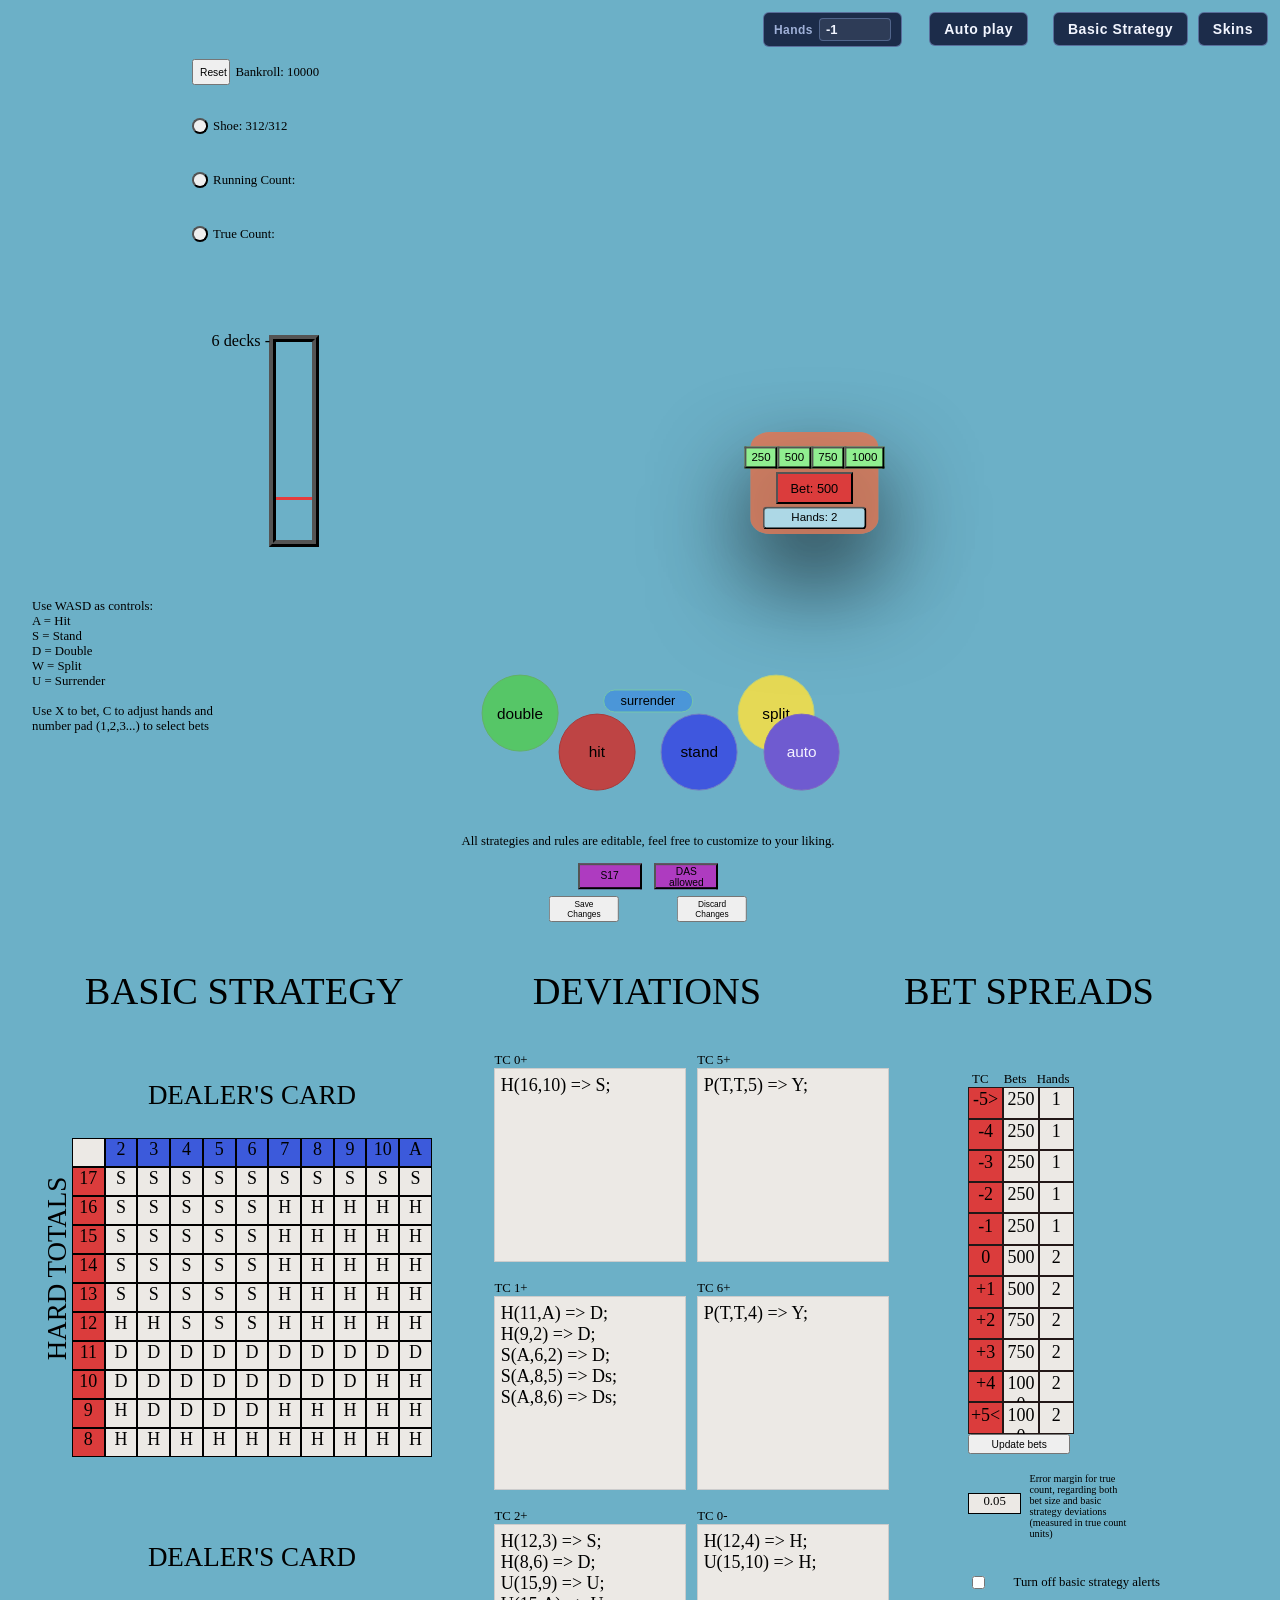
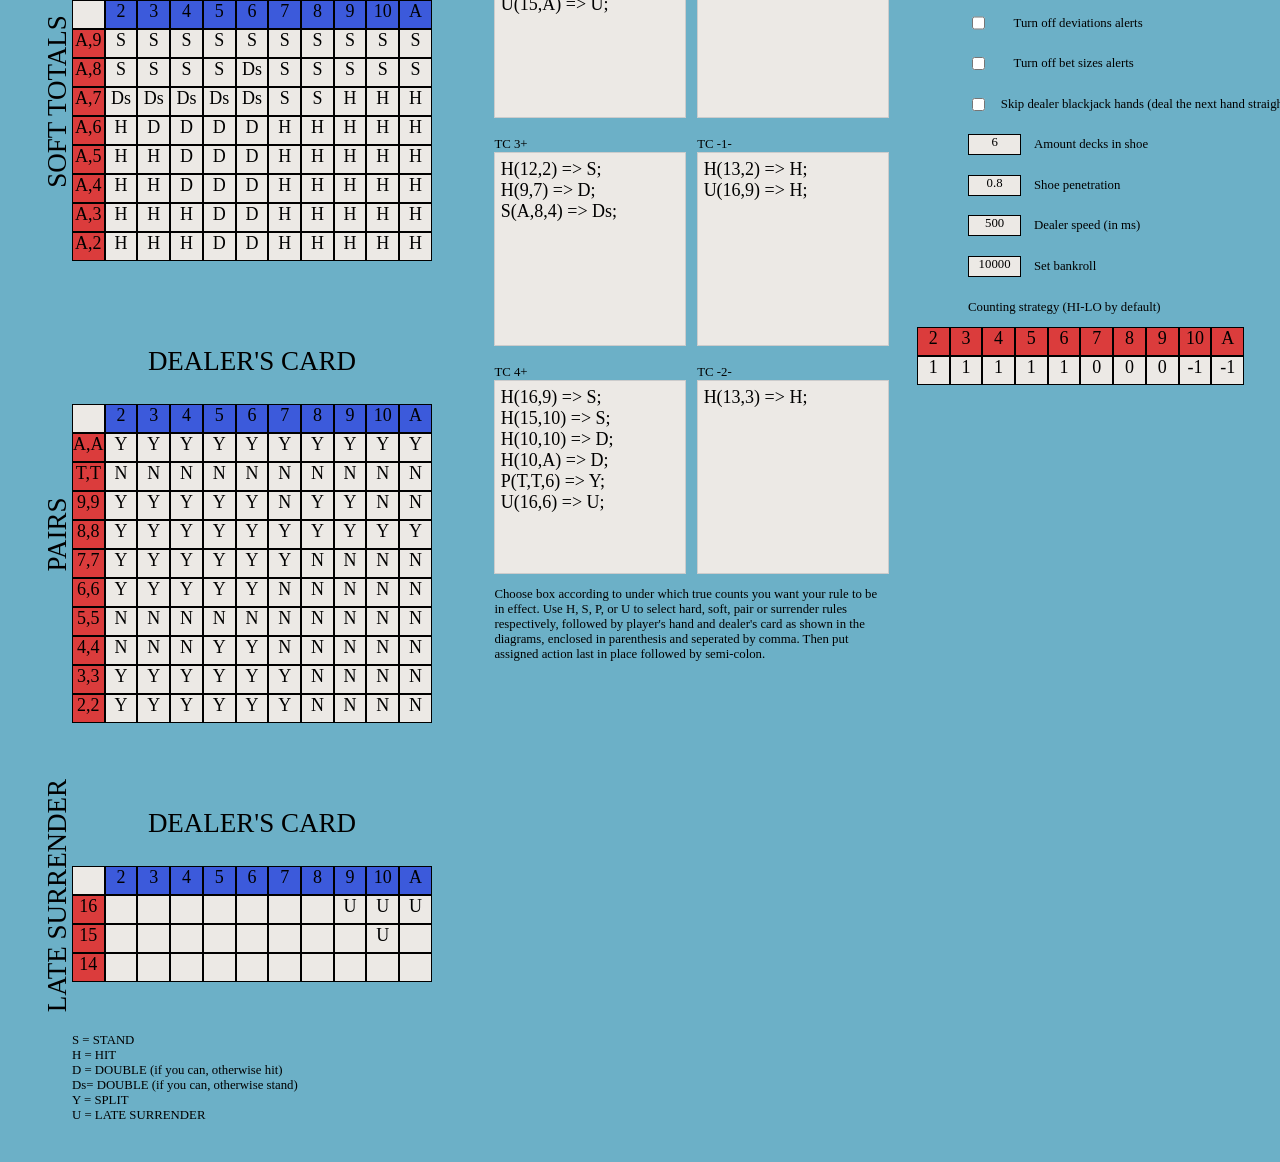
==== commit 6ff707bc: "Make the settings the game reads match the ones on screen Same shape as the shoe meter: values shown" ====
--- a/BlackJack.html
+++ b/BlackJack.html
@@ -792,6 +792,7 @@
 <!-- Settings storage and card skins load first: the game scripts read them
      at parse time. -->
 <script src="js/cookieStore.js"></script>
+<script src="js/numbers.js"></script>
 <script src="js/svgDeck.js"></script>
 <script src="js/skins.js"></script>
 <script src="js/skinName.js"></script>
